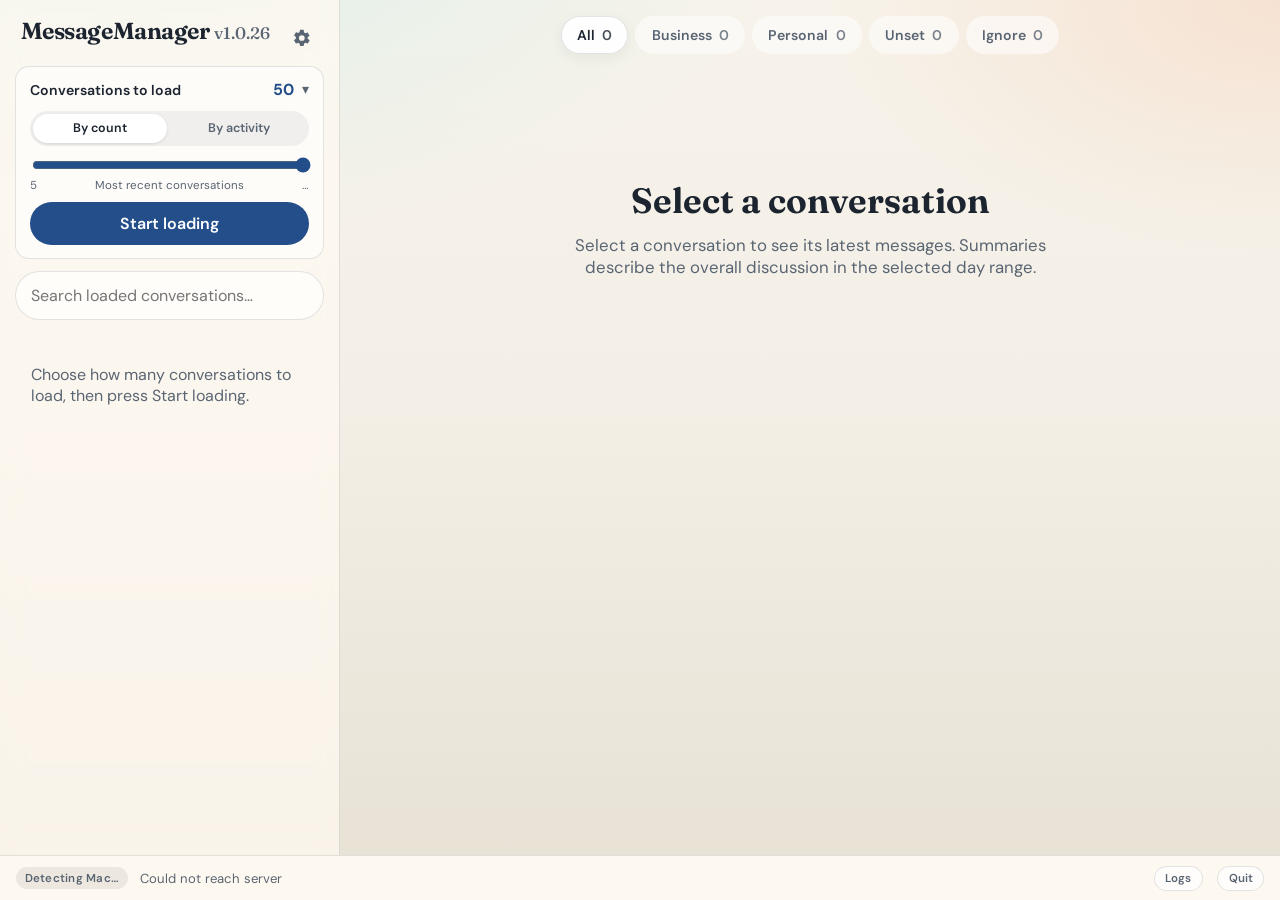
==== static/index.html @ 274987aa "Remove MessageManager.app cache sync and show cache freshness (1.0.26). Drop the broken app sync met" ====
<!DOCTYPE html>
<html lang="en">
  <head>
    <meta charset="UTF-8" />
    <meta name="viewport" content="width=device-width, initial-scale=1" />
    <title>MessageManager</title>
    <link rel="preconnect" href="https://fonts.googleapis.com" />
    <link rel="preconnect" href="https://fonts.gstatic.com" crossorigin />
    <link
      href="https://fonts.googleapis.com/css2?family=DM+Sans:ital,opsz,wght@0,9..40,400;0,9..40,500;0,9..40,600;0,9..40,700;1,9..40,400&family=Fraunces:opsz,wght@9..144,500;9..144,650&display=swap"
      rel="stylesheet"
    />
    <meta http-equiv="Cache-Control" content="no-store, no-cache, must-revalidate" />
    <meta http-equiv="Pragma" content="no-cache" />
    <link rel="stylesheet" href="/static/styles.css?v=20260718g" />
  </head>
  <body>
    <div class="app">
      <aside class="sidebar">
        <header class="brand">
          <div class="brand-row">
            <div>
              <h1>MessageManager <span class="brand-version">v<span id="app-version-label">1.0.26</span></span></h1>
            </div>
            <button
              type="button"
              id="settings-btn"
              class="icon-btn"
              title="Settings"
              aria-label="Open settings"
            >
              <svg viewBox="0 0 24 24" width="20" height="20" aria-hidden="true">
                <path
                  fill="currentColor"
                  d="M19.14 12.94c.04-.31.06-.63.06-.94s-.02-.63-.06-.94l2.03-1.58a.5.5 0 0 0 .12-.64l-1.92-3.32a.5.5 0 0 0-.6-.22l-2.39.96a7.03 7.03 0 0 0-1.63-.94l-.36-2.54A.5.5 0 0 0 13.9 2h-3.8a.5.5 0 0 0-.5.42l-.36 2.54c-.58.23-1.12.54-1.63.94l-2.39-.96a.5.5 0 0 0-.6.22L2.7 8.48a.5.5 0 0 0 .12.64l2.03 1.58c-.04.31-.06.63-.06.94s.02.63.06.94L2.82 14.58a.5.5 0 0 0-.12.64l1.92 3.32c.13.23.4.32.64.22l2.39-.96c.5.4 1.05.72 1.63.94l.36 2.54c.05.24.26.42.5.42h3.8c.24 0 .45-.18.5-.42l.36-2.54c.58-.23 1.12-.54 1.63-.94l2.39.96c.24.1.5 0 .64-.22l1.92-3.32a.5.5 0 0 0-.12-.64l-2.03-1.58ZM12 15.5A3.5 3.5 0 1 1 12 8.5a3.5 3.5 0 0 1 0 7Z"
                />
              </svg>
            </button>
          </div>
        </header>

        <section id="load-card" class="load-card" aria-label="Load conversations">
          <button
            type="button"
            id="load-card-toggle"
            class="load-card-toggle"
            aria-expanded="true"
            aria-controls="load-card-body"
          >
            <span class="load-card-toggle-label">
              <span class="load-title">Conversations to load</span>
              <span id="thread-limit-value" class="load-value">50</span>
            </span>
            <span id="load-card-chevron" class="load-card-chevron" aria-hidden="true">▾</span>
          </button>
          <div id="load-card-body" class="load-card-body">
            <div class="load-mode-toggle" role="group" aria-label="Load mode">
              <button type="button" class="load-mode-btn active" data-load-mode="count">By count</button>
              <button type="button" class="load-mode-btn" data-load-mode="activity">By activity</button>
            </div>
            <div id="load-count-controls" class="load-mode-panel">
              <input
                id="thread-limit"
                class="thread-limit-slider"
                type="range"
                min="5"
                max="50"
                step="1"
                value="50"
              />
              <div class="load-card-meta">
                <span>5</span>
                <span>Most recent conversations</span>
                <span id="thread-limit-max-label">…</span>
              </div>
            </div>
            <div id="load-activity-controls" class="load-mode-panel hidden">
              <div class="load-activity-row">
                <label class="settings-field">
                  <span>Active within the last</span>
                  <input id="thread-activity-value" type="number" min="1" max="100" value="6" />
                </label>
                <label class="settings-field">
                  <span>Unit</span>
                  <select id="thread-activity-unit">
                    <option value="months">Months</option>
                    <option value="years">Years</option>
                  </select>
                </label>
              </div>
            </div>
            <button id="load-threads-btn" class="primary load-btn" type="button">Start loading</button>
          </div>
        </section>

        <div class="search-wrap">
          <input id="search" type="search" placeholder="Search loaded conversations…" autocomplete="off" />
        </div>

        <div id="access-banner" class="access-banner hidden"></div>
        <div id="permissions-card" class="permissions-card hidden">
          <p class="permissions-title">Permissions needed</p>
          <p id="permissions-text" class="permissions-text">
            Enable Full Disk Access for Python.app and MessageManager, then Sync cache (Settings → Cache → Prepare FDA).
          </p>
          <div class="access-checklist-scroll">
            <ul id="access-checklist" class="access-checklist" aria-label="Access checklist"></ul>
          </div>
          <div class="permissions-actions">
            <button type="button" id="sync-cache-btn" class="primary load-btn">Sync cache</button>
            <button type="button" id="recheck-permissions-btn" class="settings-cancel">Recheck</button>
            <button type="button" id="open-privacy-btn" class="settings-cancel">Privacy Settings</button>
          </div>
          <p id="cache-refresh-status" class="permissions-text hidden" aria-live="polite"></p>
          <div class="permissions-actions">
            <button type="button" id="copy-support-bundle-btn" class="settings-cancel">Copy bundle</button>
            <button type="button" id="export-support-bundle-btn" class="settings-cancel">Export bundle</button>
            <button type="button" id="open-access-logs-btn" class="settings-cancel">Logs</button>
          </div>
        </div>
        <div id="update-banner" class="update-banner hidden">
          <span id="update-banner-text">Update available</span>
          <button type="button" id="update-banner-btn" class="status-log-btn">Install</button>
        </div>
        <div id="thread-list" class="thread-list" role="list"></div>
      </aside>

      <main class="main">
        <nav id="category-summary" class="category-summary" aria-label="Category summary"></nav>

        <div id="empty-state" class="empty-state">
          <h2>Select a conversation</h2>
          <p>Select a conversation to see its latest messages. Summaries describe the overall discussion in the selected day range.</p>
        </div>

        <section id="thread-view" class="thread-view hidden">
          <header class="thread-header">
            <div>
              <button
                type="button"
                id="thread-category-label"
                class="eyebrow category-label"
                aria-haspopup="true"
                aria-expanded="false"
              >
                Uncategorized
              </button>
              <h2 id="thread-title">Conversation</h2>
              <p id="thread-meta" class="meta"></p>
            </div>
            <div class="actions">
              <div id="category-segmented" class="segmented" role="group" aria-label="Set category"></div>
              <label class="days-field">
                <span>Summary days</span>
                <input id="summary-days" type="number" min="1" max="3650" value="30" />
              </label>
              <button id="summarize-btn" class="primary">Summarize</button>
            </div>
          </header>

          <div id="summary-panel" class="summary-panel hidden">
            <div class="summary-head">
              <h3>Summary</h3>
              <div class="summary-head-actions">
                <span id="summary-method" class="pill">Local extractive</span>
                <button type="button" id="copy-summary-btn" class="status-log-btn" title="Copy summary">
                  Copy
                </button>
              </div>
            </div>
            <p id="summary-meta" class="summary-meta"></p>
            <p id="summary-text"></p>
            <ul id="summary-topics" class="topics"></ul>
            <ol id="summary-highlights" class="highlights"></ol>
          </div>

          <section id="messages-panel" class="messages-panel" aria-label="Recent messages">
            <div class="messages-head">
              <h3>Recent messages</h3>
              <button
                type="button"
                id="messages-count"
                class="pill messages-count-btn"
                aria-haspopup="true"
                aria-expanded="false"
                title="Load more messages"
              >
                Latest 10
              </button>
            </div>
            <div id="messages-list" class="messages-list">
              <p class="messages-empty">Select a conversation to load recent messages.</p>
            </div>
          </section>
        </section>
      </main>
    </div>

    <footer id="status-bar" class="status-bar" aria-live="polite">
      <div class="status-bar-inner">
        <span id="status-platform" class="status-chip">Detecting Mac…</span>
        <div id="status-progress-wrap" class="status-progress-wrap hidden">
          <div id="status-progress" class="status-progress"></div>
        </div>
        <span id="status-text">Ready</span>
        <span id="status-percent" class="status-percent hidden"></span>
        <button id="open-logs-btn" class="status-log-btn" type="button" title="View MessageManager logs">
          Logs
        </button>
        <button id="quit-app-btn" class="status-log-btn status-quit-btn" type="button" title="Stop the local MessageManager server">
          Quit
        </button>
      </div>
    </footer>

    <div id="category-flyout" class="category-flyout hidden" role="menu" aria-label="Set category"></div>

    <div id="messages-load-flyout" class="messages-load-flyout hidden" role="menu" aria-label="Load more messages">
      <button type="button" data-load-messages="more" role="menuitem">Load 100 more</button>
      <button type="button" data-load-messages="all" role="menuitem">Load all</button>
    </div>

    <div id="logs-modal" class="settings-modal hidden" role="dialog" aria-modal="true" aria-labelledby="logs-title">
      <div class="settings-backdrop" data-close-logs></div>
      <div class="settings-panel logs-panel">
        <header class="settings-head">
          <h2 id="logs-title">Logs</h2>
          <button type="button" class="icon-btn" data-close-logs aria-label="Close logs">✕</button>
        </header>
        <div class="logs-toolbar">
          <label class="logs-file-field">
            <span>File</span>
            <select id="logs-file-select"></select>
          </label>
          <button type="button" id="logs-refresh-btn" class="settings-cancel">Refresh</button>
          <button type="button" id="logs-copy-btn" class="settings-cancel">Copy file</button>
          <button type="button" id="logs-copy-bundle-btn" class="settings-cancel">Copy support bundle</button>
          <button type="button" id="logs-export-bundle-btn" class="primary">Export bundle</button>
        </div>
        <p id="logs-meta" class="settings-help"></p>
        <pre id="access-diag-summary" class="access-diag-summary hidden" tabindex="0"></pre>
        <pre id="logs-content" class="logs-content" tabindex="0">Loading…</pre>
      </div>
    </div>

    <div id="settings-modal" class="settings-modal hidden" role="dialog" aria-modal="true" aria-labelledby="settings-title">
      <div class="settings-backdrop" data-close-settings></div>
      <div class="settings-panel settings-panel-wide">
        <header class="settings-head">
          <h2 id="settings-title">Settings</h2>
          <button type="button" class="icon-btn" data-close-settings aria-label="Close settings">✕</button>
        </header>

        <div class="settings-tabs" role="tablist" aria-label="Settings sections">
          <button type="button" class="settings-tab active" role="tab" aria-selected="true" data-settings-tab="user">Settings</button>
          <button type="button" class="settings-tab" role="tab" aria-selected="false" data-settings-tab="cache">Cache</button>
          <button type="button" class="settings-tab" role="tab" aria-selected="false" data-settings-tab="troubleshoot">Troubleshoot</button>
        </div>

        <form id="settings-form" class="settings-form">
          <div id="settings-tab-user" class="settings-tab-panel" data-settings-panel="user" role="tabpanel">
            <section class="settings-section">
              <h3>Updates</h3>
              <p class="settings-help">Current version: <strong id="settings-current-version">1.0.26</strong></p>
              <p id="update-status" class="settings-help">Checking for updates…</p>
              <div class="permissions-actions">
                <button type="button" id="check-updates-btn" class="settings-cancel">Check for updates</button>
                <button type="button" id="install-update-btn" class="primary hidden">Download &amp; install update</button>
              </div>
            </section>

            <section class="settings-section">
              <h3>Apple Intelligence</h3>
              <div class="ai-toggle-row">
                <div>
                  <p class="ai-toggle-title">Use Apple Intelligence for summaries</p>
                  <p class="ai-toggle-sub">Requires Apple Silicon and a Summarize shortcut</p>
                </div>
                <label class="switch">
                  <input id="ai-toggle" type="checkbox" />
                  <span class="slider" aria-hidden="true"></span>
                  <span class="sr-only">Enable Apple Intelligence summaries</span>
                </label>
              </div>
              <p id="ai-status" class="ai-status">Checking this Mac…</p>
              <label class="settings-field">
                <span>Shortcut name</span>
                <input id="setting-ai-shortcut" type="text" maxlength="200" />
              </label>
            </section>

            <section class="settings-section">
              <h3>Startup &amp; conversation loading</h3>
              <label class="settings-check">
                <input id="setting-auto-load" type="checkbox" />
                <span>Auto-load conversations when the app opens</span>
              </label>
              <div class="load-mode-toggle settings-mode-toggle" role="group" aria-label="Default load mode">
                <button type="button" class="load-mode-btn" id="setting-mode-count" data-setting-load-mode="count">By count</button>
                <button type="button" class="load-mode-btn" id="setting-mode-activity" data-setting-load-mode="activity">By activity</button>
              </div>
              <div id="setting-count-fields">
                <label class="settings-field">
                  <span>Default conversations to load</span>
                  <input id="setting-thread-limit" type="number" min="5" max="100000" step="1" />
                </label>
              </div>
              <div id="setting-activity-fields" class="hidden">
                <div class="load-activity-row">
                  <label class="settings-field">
                    <span>Active within the last</span>
                    <input id="setting-activity-value" type="number" min="1" max="100" step="1" />
                  </label>
                  <label class="settings-field">
                    <span>Unit</span>
                    <select id="setting-activity-unit">
                      <option value="months">Months</option>
                      <option value="years">Years</option>
                    </select>
                  </label>
                </div>
              </div>
            </section>

            <section class="settings-section">
              <h3>Messages</h3>
              <label class="settings-field">
                <span>Default recent messages to show</span>
                <input id="setting-message-limit" type="number" min="1" max="500" step="1" />
              </label>
              <label class="settings-field">
                <span>Default summary days</span>
                <input id="setting-summary-days" type="number" min="1" max="3650" step="1" />
              </label>
            </section>

            <section class="settings-section">
              <h3>Categories</h3>
              <p class="settings-help">Choose which categories you can assign and filter by. Add your own below.</p>
              <div id="setting-enabled-categories" class="settings-checks"></div>
              <div class="custom-cat-add">
                <input id="setting-new-category" type="text" maxlength="60" placeholder="New category name" />
                <button type="button" id="setting-add-category" class="settings-cancel">Add</button>
              </div>
              <div id="setting-custom-categories" class="custom-cat-list"></div>
            </section>

            <section class="settings-section">
              <h3>Hide from default list</h3>
              <p class="settings-help">
                These stay out of the All view after loading, but you can still open their filter chip to see and change them.
              </p>
              <div id="setting-hidden-categories" class="settings-checks"></div>
            </section>

            <div class="settings-actions">
              <button type="button" class="settings-cancel" data-close-settings>Cancel</button>
              <button type="submit" class="primary">Save settings</button>
            </div>
          </div>

          <div id="settings-tab-cache" class="settings-tab-panel hidden" data-settings-panel="cache" role="tabpanel">
            <section class="settings-section">
              <h3>Messages cache</h3>
              <p class="settings-help">
                MessageManager reads a local copy of your Messages database.
                Enable Full Disk Access for <strong>Python.app</strong>, then sync.
              </p>
              <div id="settings-cache-meta" class="cache-meta" aria-live="polite"></div>

              <fieldset class="settings-fieldset">
                <legend>Sync method</legend>
                <label class="settings-check">
                  <input type="radio" name="cache-sync-method" value="python" id="setting-sync-python" checked />
                  <span>Python.app (recommended)</span>
                </label>
                <label class="settings-check">
                  <input type="radio" name="cache-sync-method" value="terminal" id="setting-sync-terminal" />
                  <span>Terminal.app (workaround only)</span>
                </label>
              </fieldset>

              <div class="permissions-actions">
                <button type="button" id="settings-sync-cache-btn" class="primary">Sync cache now</button>
              </div>

              <div id="cache-sync-alert" class="cache-sync-alert hidden" role="alert" aria-live="polite"></div>
              <p id="cache-sync-progress" class="settings-help"></p>
            </section>

            <section class="settings-section">
              <h3>Full Disk Access</h3>
              <p class="settings-help">
                Terminal can work because it already has FDA — that does not grant MessageManager or Python.
                Use <strong>Prepare FDA</strong> to register those apps, enable them in System Settings, then Retest.
              </p>
              <ol id="fda-steps" class="fda-steps settings-help">
                <li>Prepare FDA (opens settings + reveals the apps)</li>
                <li>Turn ON <strong>Python</strong> (python.org Python.app) — required for Sync cache</li>
                <li>Optionally turn ON <strong>MessageManager</strong> for launch-time cache copy</li>
                <li>Retest, then Sync cache with Python.app</li>
              </ol>
              <ul id="fda-probe-list" class="fda-probe-list" aria-label="Full Disk Access probes"></ul>
              <p id="fda-guidance" class="settings-help"></p>
              <div class="permissions-actions">
                <button type="button" id="settings-fda-prepare-btn" class="primary">Prepare FDA</button>
                <button type="button" id="settings-fda-probe-btn" class="settings-cancel">Retest</button>
                <button type="button" id="settings-fda-probe-terminal-btn" class="settings-cancel">Also test Terminal</button>
              </div>
            </section>
          </div>

          <div id="settings-tab-troubleshoot" class="settings-tab-panel hidden" data-settings-panel="troubleshoot" role="tabpanel">
            <section class="settings-section">
              <h3>Access checklist</h3>
              <p class="settings-help">Live diagnostics for Messages access on this Mac.</p>
              <div class="access-checklist-scroll settings-checklist-scroll">
                <ul id="settings-access-checklist" class="access-checklist"></ul>
              </div>
              <p id="settings-access-detail" class="settings-help"></p>
              <div class="permissions-actions">
                <button type="button" id="settings-recheck-access-btn" class="settings-cancel">Recheck access</button>
                <button type="button" id="settings-run-grant-btn" class="settings-cancel">Prepare FDA</button>
                <button type="button" id="open-privacy-btn-settings" class="settings-cancel">Privacy Settings</button>
              </div>
            </section>

            <section class="settings-section">
              <h3>Support bundle</h3>
              <p class="settings-help">Copy or export logs and diagnostics to send for help.</p>
              <div class="permissions-actions">
                <button type="button" id="settings-copy-bundle-btn" class="settings-cancel">Copy support bundle</button>
                <button type="button" id="settings-export-bundle-btn" class="primary">Export support bundle</button>
                <button type="button" id="settings-open-logs-btn" class="settings-cancel">Open Logs</button>
              </div>
            </section>
          </div>
        </form>
      </div>
    </div>

    <script src="/static/app.js?v=20260718g"></script>
  </body>
</html>
---- static/styles.css ----
:root {
  --ink: #1c2430;
  --ink-soft: #5a6573;
  --paper: #f3efe6;
  --paper-2: #ebe4d6;
  --panel: rgba(255, 252, 246, 0.88);
  --line: rgba(28, 36, 48, 0.12);
  --business: #0f5c4c;
  --business-soft: #d7ebe5;
  --personal: #8a3b12;
  --personal-soft: #f3dfd0;
  --accent: #234e8a;
  --accent-soft: #d9e5f5;
  --shadow: 0 18px 50px rgba(28, 36, 48, 0.08);
  --radius: 18px;
  --font: "DM Sans", sans-serif;
  --display: "Fraunces", Georgia, serif;
}

* {
  box-sizing: border-box;
}

html,
body {
  margin: 0;
  min-height: 100%;
  color: var(--ink);
  font-family: var(--font);
  background:
    radial-gradient(1200px 600px at 10% -10%, #dff0ea 0%, transparent 55%),
    radial-gradient(900px 500px at 100% 0%, #f6e2d2 0%, transparent 50%),
    linear-gradient(180deg, #f7f3ea 0%, var(--paper) 45%, #e7e1d4 100%);
}

body {
  min-height: 100vh;
}

button,
input {
  font: inherit;
}

.app {
  display: grid;
  grid-template-columns: minmax(280px, 340px) 1fr;
  height: calc(100vh - 44px);
  min-height: 0;
  padding-bottom: 0;
  overflow: hidden;
}

.sidebar {
  display: flex;
  flex-direction: column;
  gap: 0.75rem;
  min-height: 0;
  height: 100%;
  overflow: hidden;
  padding: 1rem 0.95rem 0.9rem;
  border-right: 1px solid var(--line);
  background: rgba(255, 250, 242, 0.72);
  backdrop-filter: blur(10px);
}

.brand {
  padding: 0.15rem 0.35rem 0;
}

.brand-row {
  display: flex;
  align-items: flex-start;
  justify-content: space-between;
  gap: 0.5rem;
}

.icon-btn {
  flex: 0 0 auto;
  display: inline-flex;
  align-items: center;
  justify-content: center;
  width: 2.1rem;
  height: 2.1rem;
  margin-top: 0.15rem;
  border: 1px solid transparent;
  border-radius: 10px;
  background: transparent;
  color: var(--ink-soft);
  cursor: pointer;
}

.icon-btn:hover {
  color: var(--ink);
  background: rgba(255, 255, 255, 0.7);
  border-color: var(--line);
}

.brand-mark {
  margin: 0 0 0.2rem;
  font-size: 0.68rem;
  letter-spacing: 0.14em;
  text-transform: uppercase;
  color: var(--ink-soft);
}

.brand h1 {
  margin: 0;
  font-family: var(--display);
  font-size: 1.45rem;
  font-weight: 650;
  line-height: 1.1;
  letter-spacing: -0.02em;
}

.brand-version {
  font-size: 0.72em;
  font-weight: 500;
  color: var(--ink-soft);
  letter-spacing: 0;
}

.load-card {
  padding: 0;
  border-radius: 14px;
  border: 1px solid var(--line);
  background: rgba(255, 255, 255, 0.62);
  display: flex;
  flex-direction: column;
  flex: 0 0 auto;
}

.load-card-toggle {
  display: flex;
  width: 100%;
  align-items: center;
  justify-content: space-between;
  gap: 0.5rem;
  padding: 0.7rem 0.85rem;
  border: 0;
  background: transparent;
  cursor: pointer;
  color: inherit;
  text-align: left;
}

.load-card-toggle-label {
  display: flex;
  align-items: baseline;
  justify-content: space-between;
  gap: 0.75rem;
  flex: 1;
  min-width: 0;
}

.load-card-chevron {
  color: var(--ink-soft);
  font-size: 0.85rem;
  transition: transform 140ms ease;
}

.load-card.collapsed .load-card-chevron {
  transform: rotate(-90deg);
}

.load-card-body {
  display: flex;
  flex-direction: column;
  gap: 0.55rem;
  padding: 0 0.85rem 0.85rem;
}

.load-card.collapsed .load-card-body {
  display: none;
}

.load-title {
  margin: 0;
  font-weight: 600;
  font-size: 0.88rem;
}

.load-value {
  font-weight: 700;
  font-variant-numeric: tabular-nums;
  color: var(--accent);
}

.thread-limit-slider {
  width: 100%;
  accent-color: var(--accent);
}

.load-card-meta {
  display: flex;
  justify-content: space-between;
  gap: 0.5rem;
  color: var(--ink-soft);
  font-size: 0.72rem;
}

.load-btn {
  width: 100%;
}

.load-btn:disabled {
  opacity: 0.55;
  cursor: wait;
}

.load-mode-toggle {
  display: grid;
  grid-template-columns: 1fr 1fr;
  gap: 0.3rem;
  padding: 0.2rem;
  border-radius: 999px;
  background: rgba(28, 36, 48, 0.06);
}

.load-mode-btn {
  border: 0;
  border-radius: 999px;
  padding: 0.4rem 0.55rem;
  background: transparent;
  color: var(--ink-soft);
  font-size: 0.78rem;
  font-weight: 600;
  cursor: pointer;
}

.load-mode-btn.active {
  background: white;
  color: var(--ink);
  box-shadow: 0 1px 3px rgba(28, 36, 48, 0.12);
}

.load-mode-panel.hidden,
.hidden {
  display: none !important;
}

.load-activity-row {
  display: grid;
  grid-template-columns: 1.2fr 1fr;
  gap: 0.55rem;
}

.load-activity-row select,
.settings-field select,
.custom-cat-add input,
#setting-ai-shortcut {
  width: 100%;
  padding: 0.55rem 0.7rem;
  border: 1px solid var(--line);
  border-radius: 12px;
  background: rgba(255, 255, 255, 0.85);
  color: var(--ink);
}

.settings-mode-toggle {
  margin: 0.65rem 0 0.35rem;
}

.custom-cat-add {
  display: grid;
  grid-template-columns: 1fr auto;
  gap: 0.45rem;
  margin-top: 0.75rem;
}

.custom-cat-list {
  display: flex;
  flex-direction: column;
  gap: 0.35rem;
  margin-top: 0.55rem;
}

.custom-cat-row {
  display: flex;
  align-items: center;
  justify-content: space-between;
  gap: 0.5rem;
  padding: 0.4rem 0.55rem;
  border-radius: 10px;
  background: rgba(28, 36, 48, 0.04);
  font-size: 0.85rem;
}

.custom-cat-row button {
  border: 0;
  background: transparent;
  color: var(--ink-soft);
  cursor: pointer;
  font-size: 0.78rem;
  font-weight: 600;
}

.custom-cat-row button:hover {
  color: #8a3b12;
}

.search-wrap input {
  width: 100%;
  padding: 0.8rem 0.95rem;
  border: 1px solid var(--line);
  border-radius: 999px;
  background: rgba(255, 255, 255, 0.7);
  outline: none;
}

.search-wrap input:focus {
  border-color: rgba(35, 78, 138, 0.45);
  box-shadow: 0 0 0 3px rgba(35, 78, 138, 0.12);
}

.category-summary {
  display: flex;
  flex-wrap: wrap;
  justify-content: center;
  gap: 0.45rem;
  margin: 0 auto 1.1rem;
  max-width: 920px;
}

.filter {
  display: inline-flex;
  align-items: center;
  justify-content: center;
  gap: 0.45rem;
  padding: 0.55rem 0.95rem;
  border: 1px solid transparent;
  border-radius: 999px;
  background: rgba(255, 255, 255, 0.55);
  color: var(--ink-soft);
  cursor: pointer;
  font-size: 0.88rem;
  font-weight: 600;
}

.filter span {
  color: inherit;
  opacity: 0.8;
  font-variant-numeric: tabular-nums;
}

.filter:hover,
.filter.active {
  background: rgba(255, 255, 255, 0.92);
  border-color: var(--line);
  color: var(--ink);
  box-shadow: 0 4px 14px rgba(28, 36, 48, 0.06);
}

.ai-toggle-card {
  padding: 0.85rem 0.95rem;
  border-radius: 14px;
  border: 1px solid var(--line);
  background: rgba(255, 255, 255, 0.62);
  flex: 0 0 auto;
}

.ai-toggle-card.compact {
  padding: 0.55rem 0.75rem;
}

.ai-toggle-card.compact .ai-status {
  margin-top: 0.4rem;
  font-size: 0.72rem;
}

.ai-toggle-row {
  display: flex;
  justify-content: space-between;
  align-items: center;
  gap: 0.75rem;
}

.ai-toggle-title {
  margin: 0;
  font-weight: 600;
  font-size: 0.92rem;
}

.ai-toggle-sub {
  margin: 0.15rem 0 0;
  color: var(--ink-soft);
  font-size: 0.78rem;
}

.ai-status {
  margin: 0.65rem 0 0;
  color: var(--ink-soft);
  font-size: 0.78rem;
  line-height: 1.4;
}

.ai-status.ready {
  color: var(--business);
}

.ai-status.warn {
  color: #8a3b12;
}

.switch {
  position: relative;
  display: inline-block;
  width: 46px;
  height: 28px;
  flex: 0 0 auto;
}

.switch input {
  opacity: 0;
  width: 0;
  height: 0;
}

.slider {
  position: absolute;
  inset: 0;
  cursor: pointer;
  background: rgba(28, 36, 48, 0.18);
  border-radius: 999px;
  transition: background 140ms ease;
}

.slider::before {
  content: "";
  position: absolute;
  width: 22px;
  height: 22px;
  left: 3px;
  top: 3px;
  background: white;
  border-radius: 50%;
  box-shadow: 0 1px 3px rgba(28, 36, 48, 0.2);
  transition: transform 140ms ease;
}

.switch input:checked + .slider {
  background: var(--accent);
}

.switch input:checked + .slider::before {
  transform: translateX(18px);
}

.switch input:disabled + .slider {
  opacity: 0.55;
  cursor: not-allowed;
}

.sr-only {
  position: absolute;
  width: 1px;
  height: 1px;
  padding: 0;
  margin: -1px;
  overflow: hidden;
  clip: rect(0, 0, 0, 0);
  border: 0;
}

.access-banner {
  padding: 0.85rem 0.95rem;
  border-radius: 14px;
  background: #f8e7cf;
  border: 1px solid rgba(138, 59, 18, 0.2);
  color: #5c3114;
  font-size: 0.88rem;
  line-height: 1.4;
}

.permissions-card {
  flex: 0 1 auto;
  min-height: 0;
  max-height: min(52vh, 28rem);
  padding: 0.75rem 0.8rem;
  border-radius: 14px;
  border: 1px solid rgba(138, 59, 18, 0.22);
  background: #fff4e8;
  display: flex;
  flex-direction: column;
  gap: 0.45rem;
  overflow: hidden;
}

.permissions-title {
  margin: 0;
  font-weight: 700;
  font-size: 0.88rem;
  color: #5c3114;
}

.permissions-text {
  margin: 0;
  color: #5c3114;
  font-size: 0.78rem;
  line-height: 1.35;
}

.permissions-actions {
  display: flex;
  flex-wrap: wrap;
  gap: 0.4rem;
  flex: 0 0 auto;
}

.permissions-actions .load-btn,
.permissions-actions .settings-cancel,
.permissions-actions .primary {
  font-size: 0.78rem;
  padding: 0.4rem 0.55rem;
}

.access-checklist-scroll {
  flex: 1 1 auto;
  min-height: 4.5rem;
  max-height: 12rem;
  overflow-y: auto;
  overflow-x: hidden;
  overscroll-behavior: contain;
  -webkit-overflow-scrolling: touch;
  margin: 0.15rem 0;
  padding-right: 0.15rem;
}

.settings-checklist-scroll {
  max-height: 14rem;
}

.access-checklist {
  list-style: none;
  margin: 0;
  padding: 0;
  display: flex;
  flex-direction: column;
  gap: 0.3rem;
}

.access-checklist li {
  display: grid;
  grid-template-columns: auto 1fr;
  gap: 0.15rem 0.45rem;
  padding: 0.35rem 0.45rem;
  border-radius: 8px;
  background: #fff;
  border: 1px solid var(--line);
  font-size: 0.76rem;
  line-height: 1.3;
}

.access-checklist .check-mark {
  font-weight: 700;
  font-size: 0.75rem;
  letter-spacing: 0.02em;
}

.access-checklist li.ok .check-mark {
  color: var(--business);
}

.access-checklist li.fail .check-mark {
  color: #9b2c2c;
}

.access-checklist .check-label {
  font-weight: 600;
}

.access-checklist .check-detail {
  grid-column: 2;
  color: var(--ink-soft);
  font-size: 0.72rem;
  word-break: break-word;
}

.access-diag-summary {
  margin: 0 0 0.75rem;
  max-height: 220px;
  overflow: auto;
  padding: 0.75rem 0.85rem;
  border-radius: 12px;
  border: 1px solid var(--line);
  background: #f7f3ea;
  font-size: 0.78rem;
  line-height: 1.4;
  white-space: pre-wrap;
}

.access-diag-summary.hidden {
  display: none;
}

.update-banner {
  display: flex;
  align-items: center;
  justify-content: space-between;
  gap: 0.5rem;
  padding: 0.55rem 0.7rem;
  border-radius: 12px;
  border: 1px solid rgba(35, 78, 138, 0.25);
  background: var(--accent-soft);
  color: var(--accent);
  font-size: 0.78rem;
  font-weight: 600;
}

.access-banner.hidden,
.hidden {
  display: none !important;
}

.thread-list {
  flex: 1 1 auto;
  min-height: 0;
  overflow-y: auto;
  overflow-x: hidden;
  display: flex;
  flex-direction: column;
  gap: 0.35rem;
  padding-right: 0.15rem;
}

.thread-row {
  display: flex;
  flex-direction: column;
  align-items: flex-start;
  gap: 0.35rem;
  padding: 0.55rem 0.7rem 0.65rem;
  border: 1px solid transparent;
  border-radius: 14px;
  transition: background 140ms ease, border-color 140ms ease;
}

.thread-row:hover,
.thread-row.active {
  background: rgba(255, 255, 255, 0.78);
  border-color: var(--line);
}

.thread-item {
  width: 100%;
  text-align: left;
  padding: 0.3rem 0.2rem 0;
  border: 0;
  border-radius: 0;
  background: transparent;
  cursor: pointer;
}

.thread-item .top {
  display: flex;
  justify-content: space-between;
  gap: 0.75rem;
  align-items: baseline;
}

.thread-item .name {
  font-weight: 600;
  font-size: 0.98rem;
}

.thread-item .when {
  color: var(--ink-soft);
  font-size: 0.78rem;
  white-space: nowrap;
}


.badge {
  display: inline-flex;
  align-items: center;
  margin: 0;
  padding: 0.28rem 0.65rem;
  border: 1px solid transparent;
  border-radius: 999px;
  font: inherit;
  font-size: 0.7rem;
  font-weight: 700;
  letter-spacing: 0.02em;
  text-transform: uppercase;
  line-height: 1.2;
  opacity: 1;
  -webkit-backdrop-filter: none;
  backdrop-filter: none;
}

.badge.business {
  background: #c8e8df;
  border-color: #9dcec0;
  color: #0b4a3d;
}

.badge.personal {
  background: #f3d4c0;
  border-color: #e0b190;
  color: #6e2e0c;
}

.badge.uncategorized {
  background: #e7e2d8;
  border-color: #cfc8bb;
  color: #3d4654;
}

.badge.ignore {
  background: #d5d9df;
  border-color: #b7bec8;
  color: #3a424d;
}

.main {
  display: flex;
  flex-direction: column;
  padding: 1rem clamp(1rem, 3vw, 2.5rem) 1.5rem;
  min-width: 0;
  min-height: 0;
  overflow: auto;
}

.empty-state {
  max-width: 34rem;
  margin: 12vh auto 0;
  text-align: center;
}

.empty-state h2 {
  margin: 0;
  font-family: var(--display);
  font-size: 2.2rem;
  font-weight: 650;
}

.empty-state p {
  margin: 0.75rem 0 0;
  color: var(--ink-soft);
  font-size: 1.05rem;
}

.thread-view {
  display: flex;
  flex-direction: column;
  gap: 1rem;
  max-width: 920px;
  margin: 0 auto;
}

.thread-header {
  display: flex;
  justify-content: space-between;
  gap: 1rem;
  align-items: flex-start;
  padding: 1.25rem 1.35rem;
  border: 1px solid var(--line);
  border-radius: var(--radius);
  background: var(--panel);
  box-shadow: var(--shadow);
}

.eyebrow,
.category-label {
  margin: 0 0 0.35rem;
  font-size: 0.75rem;
  letter-spacing: 0.12em;
  text-transform: uppercase;
  color: var(--ink-soft);
}

button.category-label {
  display: inline-block;
  border: 0;
  background: transparent;
  padding: 0;
  font: inherit;
  letter-spacing: 0.12em;
  text-transform: uppercase;
  color: var(--ink-soft);
  cursor: default;
}

button.category-label.clickable {
  cursor: pointer;
  text-decoration: underline;
  text-decoration-style: dotted;
  text-underline-offset: 0.2em;
}

button.category-label.clickable:hover {
  color: var(--accent);
}

.badge.clickable {
  cursor: pointer;
  text-decoration: none;
}

.badge.clickable:hover {
  filter: brightness(0.97);
}

.category-flyout {
  position: fixed;
  z-index: 40;
  display: flex;
  flex-wrap: wrap;
  gap: 0.35rem;
  padding: 0.4rem;
  border-radius: 16px;
  border: 1px solid rgba(28, 36, 48, 0.16);
  background: #fffdf8;
  box-shadow: 0 10px 28px rgba(28, 36, 48, 0.16);
  max-width: min(92vw, 280px);
  opacity: 1;
  -webkit-backdrop-filter: none;
  backdrop-filter: none;
}

.category-flyout.hidden {
  display: none;
}

.category-flyout button {
  border: 1px solid #cfc8bb;
  border-radius: 999px;
  padding: 0.4rem 0.75rem;
  background: #ebe4d6;
  color: var(--ink);
  font-size: 0.75rem;
  font-weight: 600;
  cursor: pointer;
}

.category-flyout button:hover {
  background: #d9e5f5;
  border-color: #a9c0df;
  color: var(--accent);
}

.thread-header h2 {
  margin: 0;
  font-family: var(--display);
  font-size: clamp(1.6rem, 3vw, 2.2rem);
  font-weight: 650;
  letter-spacing: -0.02em;
}

.meta {
  margin: 0.45rem 0 0;
  color: var(--ink-soft);
  font-size: 0.92rem;
}

.actions {
  display: flex;
  flex-direction: column;
  gap: 0.6rem;
  align-items: stretch;
}

.segmented {
  display: inline-flex;
  padding: 0.2rem;
  border-radius: 999px;
  background: rgba(28, 36, 48, 0.06);
}

.segmented button {
  border: 0;
  background: transparent;
  padding: 0.45rem 0.8rem;
  border-radius: 999px;
  color: var(--ink-soft);
  cursor: pointer;
}

.segmented button.active {
  background: white;
  color: var(--ink);
  box-shadow: 0 1px 3px rgba(28, 36, 48, 0.12);
}

.days-field {
  display: flex;
  flex-direction: column;
  gap: 0.25rem;
  font-size: 0.75rem;
  color: var(--ink-soft);
}

.days-field input {
  width: 6.5rem;
  padding: 0.55rem 0.7rem;
  border: 1px solid var(--line);
  border-radius: 12px;
  background: rgba(255, 255, 255, 0.75);
  color: var(--ink);
}

.messages-panel {
  padding: 1.15rem 1.25rem;
  border-radius: var(--radius);
  border: 1px solid var(--line);
  background: var(--panel);
  box-shadow: var(--shadow);
  min-height: 12rem;
}

.messages-head {
  display: flex;
  justify-content: space-between;
  align-items: center;
  gap: 1rem;
  margin-bottom: 0.85rem;
}

.messages-head h3 {
  margin: 0;
  font-family: var(--display);
  font-size: 1.15rem;
}

button.messages-count-btn {
  border: 0;
  cursor: pointer;
  font: inherit;
}

button.messages-count-btn:hover {
  filter: brightness(0.97);
}

button.messages-count-btn:disabled {
  cursor: default;
  opacity: 0.7;
}

.messages-load-flyout {
  position: fixed;
  z-index: 40;
  display: flex;
  flex-direction: column;
  gap: 0.25rem;
  padding: 0.35rem;
  border-radius: 14px;
  border: 1px solid var(--line);
  background: var(--panel);
  box-shadow: 0 10px 28px rgba(28, 36, 48, 0.16);
  min-width: 10.5rem;
}

.messages-load-flyout.hidden {
  display: none;
}

.messages-load-flyout button {
  border: 0;
  border-radius: 10px;
  padding: 0.5rem 0.75rem;
  background: transparent;
  color: var(--ink);
  font-size: 0.82rem;
  font-weight: 600;
  cursor: pointer;
  text-align: left;
}

.messages-load-flyout button:hover {
  background: var(--accent-soft);
  color: var(--accent);
}

.settings-modal {
  position: fixed;
  inset: 0;
  z-index: 50;
  display: flex;
  align-items: center;
  justify-content: center;
  padding: 1.25rem;
}

.settings-modal.hidden {
  display: none;
}

.settings-backdrop {
  position: absolute;
  inset: 0;
  background: rgba(28, 36, 48, 0.35);
  backdrop-filter: blur(2px);
}

.settings-panel {
  position: relative;
  z-index: 1;
  width: min(520px, 100%);
  max-height: min(86vh, 760px);
  overflow: auto;
  border-radius: 18px;
  border: 1px solid var(--line);
  background: #fffdf8;
  box-shadow: 0 24px 60px rgba(28, 36, 48, 0.22);
  padding: 1.1rem 1.2rem 1.25rem;
}

.settings-panel-wide {
  width: min(640px, 100%);
  max-height: min(90vh, 860px);
  display: flex;
  flex-direction: column;
}

.settings-panel-wide .settings-form {
  flex: 1 1 auto;
  min-height: 0;
  overflow: auto;
}

.settings-tabs {
  display: flex;
  gap: 0.35rem;
  margin: 0 0 0.9rem;
  padding: 0.2rem;
  border-radius: 12px;
  background: rgba(28, 36, 48, 0.06);
}

.settings-tab {
  flex: 1 1 0;
  border: none;
  border-radius: 10px;
  padding: 0.55rem 0.65rem;
  background: transparent;
  color: var(--ink-soft);
  font: inherit;
  font-size: 0.86rem;
  font-weight: 600;
  cursor: pointer;
}

.settings-tab.active {
  background: #fff;
  color: var(--ink);
  box-shadow: 0 1px 3px rgba(28, 36, 48, 0.12);
}

.settings-tab-panel.hidden {
  display: none;
}

.settings-tab-panel {
  display: flex;
  flex-direction: column;
  gap: 1.1rem;
}

.cache-sync-alert {
  margin-top: 0.75rem;
  padding: 0.7rem 0.8rem;
  border-radius: 12px;
  border: 1px solid rgba(155, 44, 44, 0.28);
  background: #fff1f0;
  color: #7a221f;
  font-size: 0.84rem;
  line-height: 1.4;
  white-space: pre-wrap;
  word-break: break-word;
}

.cache-sync-alert.ok {
  border-color: rgba(36, 120, 72, 0.28);
  background: #eefaf1;
  color: #1f5c36;
}

.cache-sync-alert.info {
  border-color: rgba(40, 80, 140, 0.22);
  background: #eef4fb;
  color: #1f3d66;
}

.fda-probe-list {
  list-style: none;
  margin: 0.5rem 0 0;
  padding: 0;
  display: flex;
  flex-direction: column;
  gap: 0.4rem;
}

.fda-probe-list li {
  display: grid;
  grid-template-columns: auto 1fr;
  gap: 0.15rem 0.55rem;
  padding: 0.55rem 0.65rem;
  border-radius: 10px;
  border: 1px solid var(--line);
  background: #fff;
  font-size: 0.82rem;
  line-height: 1.35;
}

.fda-probe-list .fda-mark {
  font-weight: 700;
  font-size: 0.78rem;
}

.fda-probe-list li.ok .fda-mark {
  color: var(--business);
}

.fda-probe-list li.fail .fda-mark {
  color: #9b2c2c;
}

.fda-probe-list li.pending .fda-mark {
  color: #8a6a20;
}

.fda-probe-list li.info .fda-mark {
  color: #5a6a7a;
}

.fda-probe-list li.info {
  background: #f4f7fa;
}

.fda-probe-list .fda-label {
  font-weight: 600;
}

.fda-probe-list .fda-detail {
  grid-column: 2;
  color: var(--ink-soft);
  font-size: 0.76rem;
  word-break: break-word;
}

.fda-steps {
  margin: 0.4rem 0 0.75rem 1.1rem;
  padding: 0;
  display: flex;
  flex-direction: column;
  gap: 0.25rem;
}

.fda-guidance-ok {
  color: var(--business);
  font-weight: 600;
}

.cache-meta {
  margin: 0.55rem 0 0.85rem;
  padding: 0.65rem 0.75rem;
  border-radius: 10px;
  border: 1px solid var(--line);
  background: #f7f8fa;
  font-size: 0.82rem;
  line-height: 1.45;
  color: var(--ink-soft);
  display: flex;
  flex-direction: column;
  gap: 0.3rem;
}

.cache-meta strong {
  color: var(--ink);
  font-weight: 600;
}

.cache-meta-warn {
  color: #8a4b12;
}

.settings-head {
  display: flex;
  align-items: center;
  justify-content: space-between;
  gap: 0.75rem;
  margin-bottom: 0.85rem;
}

.settings-head h2 {
  margin: 0;
  font-family: var(--display);
  font-size: 1.45rem;
}

.settings-form {
  display: flex;
  flex-direction: column;
  gap: 1.1rem;
}

.settings-section h3 {
  margin: 0 0 0.45rem;
  font-size: 0.95rem;
}

.settings-help {
  margin: 0 0 0.55rem;
  color: var(--ink-soft);
  font-size: 0.8rem;
  line-height: 1.4;
}

.settings-field {
  display: flex;
  flex-direction: column;
  gap: 0.3rem;
  margin-top: 0.55rem;
  font-size: 0.82rem;
  color: var(--ink-soft);
}

.settings-field input[type="number"] {
  width: 100%;
  max-width: 12rem;
  padding: 0.55rem 0.7rem;
  border: 1px solid var(--line);
  border-radius: 12px;
  background: rgba(255, 255, 255, 0.85);
  color: var(--ink);
}

.settings-fieldset {
  margin: 0.5rem 0 0.75rem;
  padding: 0.65rem 0.75rem;
  border: 1px solid var(--line);
  border-radius: 12px;
  display: flex;
  flex-direction: column;
  gap: 0.4rem;
}

.settings-fieldset legend {
  padding: 0 0.35rem;
  font-size: 0.8rem;
  font-weight: 600;
  color: var(--ink-soft);
}

.settings-checks {
  display: flex;
  flex-direction: column;
  gap: 0.4rem;
}

.settings-check {
  display: flex;
  align-items: center;
  gap: 0.55rem;
  font-size: 0.88rem;
  color: var(--ink);
  cursor: pointer;
}

.settings-actions {
  display: flex;
  justify-content: flex-end;
  gap: 0.55rem;
  padding-top: 0.25rem;
}

.settings-cancel {
  border: 1px solid var(--line);
  border-radius: 999px;
  padding: 0.65rem 1rem;
  background: rgba(255, 255, 255, 0.7);
  color: var(--ink-soft);
  cursor: pointer;
  font-weight: 600;
}

.settings-cancel:hover {
  color: var(--ink);
}

.messages-list {
  display: flex;
  flex-direction: column;
  gap: 0.65rem;
  max-height: min(52vh, 520px);
  overflow-y: auto;
  padding-right: 0.15rem;
}

.messages-empty {
  margin: 0;
  color: var(--ink-soft);
  line-height: 1.45;
}

.message-row {
  display: flex;
  flex-direction: column;
  gap: 0.2rem;
  max-width: min(92%, 36rem);
}

.message-row.from-me {
  align-self: flex-end;
  align-items: flex-end;
}

.message-row.from-them {
  align-self: flex-start;
  align-items: flex-start;
}

.message-meta {
  font-size: 0.72rem;
  color: var(--ink-soft);
  padding: 0 0.35rem;
}

.message-bubble {
  padding: 0.65rem 0.85rem;
  border-radius: 16px;
  line-height: 1.45;
  white-space: pre-wrap;
  word-break: break-word;
  font-size: 0.95rem;
}

.message-row.from-me .message-bubble {
  background: rgba(35, 78, 138, 0.12);
  color: var(--ink);
  border-bottom-right-radius: 6px;
}

.message-row.from-them .message-bubble {
  background: rgba(28, 36, 48, 0.06);
  color: var(--ink);
  border-bottom-left-radius: 6px;
}

.message-bubble.attachment-only {
  color: var(--ink-soft);
  font-style: italic;
}

.summary-meta {
  margin: 0 0 0.65rem;
  color: var(--ink-soft);
  font-size: 0.86rem;
}

.primary {
  border: 0;
  border-radius: 999px;
  padding: 0.7rem 1.1rem;
  background: var(--accent);
  color: white;
  font-weight: 600;
  cursor: pointer;
}

.primary:hover {
  filter: brightness(1.05);
}

.primary:disabled {
  opacity: 0.55;
  cursor: wait;
}

.summary-panel {
  padding: 1.15rem 1.25rem;
  border-radius: var(--radius);
  border: 1px solid rgba(35, 78, 138, 0.18);
  background: linear-gradient(180deg, #f5f8fc 0%, #eef3f9 100%);
}

.summary-head {
  display: flex;
  justify-content: space-between;
  align-items: center;
  gap: 1rem;
  margin-bottom: 0.55rem;
}

.summary-head h3 {
  margin: 0;
  font-family: var(--display);
  font-size: 1.25rem;
}

.summary-head-actions {
  display: flex;
  align-items: center;
  gap: 0.45rem;
}

.logs-panel {
  width: min(820px, 100%);
  max-height: min(88vh, 860px);
  display: flex;
  flex-direction: column;
}

.logs-toolbar {
  display: flex;
  flex-wrap: wrap;
  align-items: end;
  gap: 0.55rem;
  margin-bottom: 0.45rem;
}

.logs-file-field {
  display: flex;
  flex-direction: column;
  gap: 0.2rem;
  flex: 1 1 12rem;
  font-size: 0.82rem;
  color: var(--ink-soft);
}

.logs-file-field select {
  font: inherit;
  padding: 0.4rem 0.55rem;
  border-radius: 8px;
  border: 1px solid var(--line);
  background: #fff;
  color: var(--ink);
}

.logs-content {
  margin: 0;
  flex: 1 1 auto;
  min-height: 280px;
  max-height: min(58vh, 560px);
  overflow: auto;
  padding: 0.75rem 0.85rem;
  border-radius: 12px;
  border: 1px solid var(--line);
  background: #1c2430;
  color: #e8eef6;
  font-family: ui-monospace, SFMono-Regular, Menlo, Monaco, Consolas, monospace;
  font-size: 0.78rem;
  line-height: 1.45;
  white-space: pre-wrap;
  word-break: break-word;
}

.pill {
  padding: 0.2rem 0.55rem;
  border-radius: 999px;
  background: var(--accent-soft);
  color: var(--accent);
  font-size: 0.72rem;
  font-weight: 600;
  text-transform: uppercase;
  letter-spacing: 0.04em;
}

#summary-text {
  margin: 0;
  line-height: 1.55;
  font-size: 1rem;
}

.topics {
  display: flex;
  flex-wrap: wrap;
  gap: 0.4rem;
  list-style: none;
  margin: 0.85rem 0 0;
  padding: 0;
}

.topics li {
  padding: 0.25rem 0.55rem;
  border-radius: 999px;
  background: rgba(255, 255, 255, 0.75);
  border: 1px solid var(--line);
  font-size: 0.8rem;
  color: var(--ink-soft);
}

.highlights {
  margin: 0.9rem 0 0;
  padding-left: 1.2rem;
  color: var(--ink);
}

.highlights li {
  margin: 0.35rem 0;
  line-height: 1.4;
  font-size: 0.92rem;
}

.messages {
  display: flex;
  flex-direction: column;
  gap: 0.55rem;
  padding: 0.25rem 0 2rem;
}

.message {
  max-width: min(72%, 560px);
  padding: 0.75rem 0.9rem;
  border-radius: 16px;
  background: rgba(255, 252, 246, 0.9);
  border: 1px solid var(--line);
}

.message.me {
  align-self: flex-end;
  background: #e7eef8;
  border-color: rgba(35, 78, 138, 0.16);
}

.message .who {
  margin: 0 0 0.25rem;
  font-size: 0.72rem;
  font-weight: 600;
  letter-spacing: 0.04em;
  text-transform: uppercase;
  color: var(--ink-soft);
}

.message .body {
  margin: 0;
  white-space: pre-wrap;
  word-break: break-word;
  line-height: 1.45;
}

.message .time {
  margin: 0.4rem 0 0;
  font-size: 0.72rem;
  color: var(--ink-soft);
}

.loading,
.error-inline {
  padding: 1rem;
  color: var(--ink-soft);
}

.status-bar {
  position: fixed;
  left: 0;
  right: 0;
  bottom: 0;
  z-index: 40;
  border-top: 1px solid var(--line);
  background: rgba(255, 250, 242, 0.94);
  backdrop-filter: blur(10px);
}

.status-bar-inner {
  display: flex;
  align-items: center;
  gap: 0.75rem;
  min-height: 44px;
  padding: 0.45rem 1rem;
}

.status-chip {
  flex: 0 0 auto;
  padding: 0.2rem 0.55rem;
  border-radius: 999px;
  background: rgba(28, 36, 48, 0.08);
  color: var(--ink-soft);
  font-size: 0.72rem;
  font-weight: 600;
  letter-spacing: 0.02em;
}

.status-chip.silicon {
  background: var(--business-soft);
  color: var(--business);
}

.status-chip.intel {
  background: rgba(28, 36, 48, 0.1);
  color: var(--ink-soft);
}

.status-progress-wrap {
  flex: 1 1 auto;
  min-width: 120px;
  max-width: 280px;
  height: 6px;
  border-radius: 999px;
  background: rgba(28, 36, 48, 0.08);
  overflow: hidden;
}

.status-progress {
  height: 100%;
  width: 0%;
  border-radius: inherit;
  background: linear-gradient(90deg, #3a6ea8, #234e8a);
  transition: width 160ms ease;
}

.status-bar.busy .status-progress-wrap:not(.hidden) .status-progress {
  background-size: 200% 100%;
  animation: status-shimmer 1.1s linear infinite;
}

@keyframes status-shimmer {
  0% {
    filter: brightness(1);
  }
  50% {
    filter: brightness(1.15);
  }
  100% {
    filter: brightness(1);
  }
}

#status-text {
  flex: 1 1 auto;
  min-width: 0;
  color: var(--ink-soft);
  font-size: 0.82rem;
  white-space: nowrap;
  overflow: hidden;
  text-overflow: ellipsis;
}

.status-percent {
  flex: 0 0 auto;
  color: var(--ink);
  font-size: 0.78rem;
  font-weight: 600;
  font-variant-numeric: tabular-nums;
}

.status-log-btn {
  flex: 0 0 auto;
  border: 1px solid var(--line);
  background: rgba(255, 255, 255, 0.7);
  color: var(--ink-soft);
  border-radius: 999px;
  padding: 0.25rem 0.65rem;
  font-size: 0.72rem;
  font-weight: 600;
  cursor: pointer;
}

.status-log-btn:hover {
  color: var(--ink);
  border-color: rgba(35, 78, 138, 0.35);
}

.status-quit-btn {
  margin-left: 0.15rem;
}

.status-bar.busy #status-text {
  color: var(--ink);
}

@media (max-width: 900px) {
  .app {
    grid-template-columns: 1fr;
    grid-template-rows: minmax(240px, 42vh) 1fr;
    height: calc(100vh - 44px);
  }

  .sidebar {
    max-height: none;
    border-right: 0;
    border-bottom: 1px solid var(--line);
  }

  .thread-header {
    flex-direction: column;
  }

  .actions {
    width: 100%;
  }

  .message {
    max-width: 88%;
  }

  .status-progress-wrap {
    display: none;
  }
}
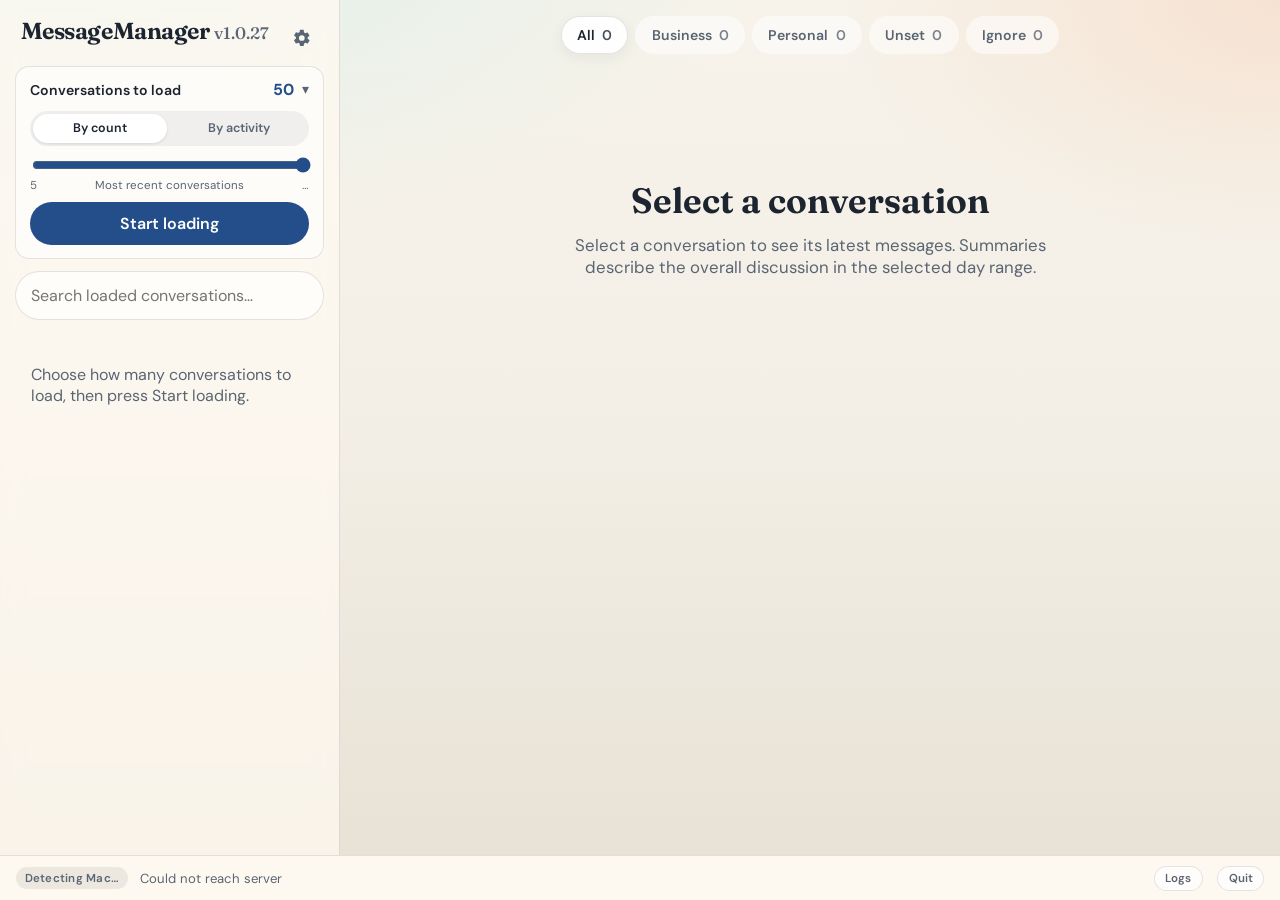
==== commit 0871a13d: "Replace stale cache progress with activity log; move FDA to Troubleshoot (1.0.27). Cache tab now sho" ====
--- a/static/index.html
+++ b/static/index.html
@@ -12,7 +12,7 @@
     />
     <meta http-equiv="Cache-Control" content="no-store, no-cache, must-revalidate" />
     <meta http-equiv="Pragma" content="no-cache" />
-    <link rel="stylesheet" href="/static/styles.css?v=20260718g" />
+    <link rel="stylesheet" href="/static/styles.css?v=20260718h" />
   </head>
   <body>
     <div class="app">
@@ -20,7 +20,7 @@
         <header class="brand">
           <div class="brand-row">
             <div>
-              <h1>MessageManager <span class="brand-version">v<span id="app-version-label">1.0.26</span></span></h1>
+              <h1>MessageManager <span class="brand-version">v<span id="app-version-label">1.0.27</span></span></h1>
             </div>
             <button
               type="button"
@@ -101,7 +101,7 @@
         <div id="permissions-card" class="permissions-card hidden">
           <p class="permissions-title">Permissions needed</p>
           <p id="permissions-text" class="permissions-text">
-            Enable Full Disk Access for Python.app and MessageManager, then Sync cache (Settings → Cache → Prepare FDA).
+            Enable Full Disk Access for Python.app (Settings → Troubleshoot → Prepare FDA), then Sync cache.
           </p>
           <div class="access-checklist-scroll">
             <ul id="access-checklist" class="access-checklist" aria-label="Access checklist"></ul>
@@ -261,7 +261,7 @@
           <div id="settings-tab-user" class="settings-tab-panel" data-settings-panel="user" role="tabpanel">
             <section class="settings-section">
               <h3>Updates</h3>
-              <p class="settings-help">Current version: <strong id="settings-current-version">1.0.26</strong></p>
+              <p class="settings-help">Current version: <strong id="settings-current-version">1.0.27</strong></p>
               <p id="update-status" class="settings-help">Checking for updates…</p>
               <div class="permissions-actions">
                 <button type="button" id="check-updates-btn" class="settings-cancel">Check for updates</button>
@@ -364,7 +364,7 @@
               <h3>Messages cache</h3>
               <p class="settings-help">
                 MessageManager reads a local copy of your Messages database.
-                Enable Full Disk Access for <strong>Python.app</strong>, then sync.
+                Sync with <strong>Python.app</strong> Full Disk Access (see Troubleshoot if sync fails).
               </p>
               <div id="settings-cache-meta" class="cache-meta" aria-live="polite"></div>
 
@@ -384,21 +384,41 @@
                 <button type="button" id="settings-sync-cache-btn" class="primary">Sync cache now</button>
               </div>
 
-              <div id="cache-sync-alert" class="cache-sync-alert hidden" role="alert" aria-live="polite"></div>
-              <p id="cache-sync-progress" class="settings-help"></p>
+              <div class="cache-activity">
+                <div class="cache-activity-head">
+                  <h4>Sync activity</h4>
+                  <button type="button" id="cache-activity-clear-btn" class="settings-cancel cache-activity-clear">Clear</button>
+                </div>
+                <ul id="cache-activity-log" class="cache-activity-log" aria-live="polite" aria-label="Cache sync activity log"></ul>
+              </div>
+            </section>
+          </div>
+
+          <div id="settings-tab-troubleshoot" class="settings-tab-panel hidden" data-settings-panel="troubleshoot" role="tabpanel">
+            <section class="settings-section">
+              <h3>Access checklist</h3>
+              <p class="settings-help">Live diagnostics for Messages access on this Mac.</p>
+              <div class="access-checklist-scroll settings-checklist-scroll">
+                <ul id="settings-access-checklist" class="access-checklist"></ul>
+              </div>
+              <p id="settings-access-detail" class="settings-help"></p>
+              <div class="permissions-actions">
+                <button type="button" id="settings-recheck-access-btn" class="settings-cancel">Recheck access</button>
+                <button type="button" id="open-privacy-btn-settings" class="settings-cancel">Privacy Settings</button>
+              </div>
             </section>
 
             <section class="settings-section">
               <h3>Full Disk Access</h3>
               <p class="settings-help">
-                Terminal can work because it already has FDA — that does not grant MessageManager or Python.
+                Terminal FDA does not grant MessageManager or Python.
                 Use <strong>Prepare FDA</strong> to register those apps, enable them in System Settings, then Retest.
               </p>
               <ol id="fda-steps" class="fda-steps settings-help">
                 <li>Prepare FDA (opens settings + reveals the apps)</li>
                 <li>Turn ON <strong>Python</strong> (python.org Python.app) — required for Sync cache</li>
                 <li>Optionally turn ON <strong>MessageManager</strong> for launch-time cache copy</li>
-                <li>Retest, then Sync cache with Python.app</li>
+                <li>Retest, then open Cache and Sync with Python.app</li>
               </ol>
               <ul id="fda-probe-list" class="fda-probe-list" aria-label="Full Disk Access probes"></ul>
               <p id="fda-guidance" class="settings-help"></p>
@@ -408,22 +428,6 @@
                 <button type="button" id="settings-fda-probe-terminal-btn" class="settings-cancel">Also test Terminal</button>
               </div>
             </section>
-          </div>
-
-          <div id="settings-tab-troubleshoot" class="settings-tab-panel hidden" data-settings-panel="troubleshoot" role="tabpanel">
-            <section class="settings-section">
-              <h3>Access checklist</h3>
-              <p class="settings-help">Live diagnostics for Messages access on this Mac.</p>
-              <div class="access-checklist-scroll settings-checklist-scroll">
-                <ul id="settings-access-checklist" class="access-checklist"></ul>
-              </div>
-              <p id="settings-access-detail" class="settings-help"></p>
-              <div class="permissions-actions">
-                <button type="button" id="settings-recheck-access-btn" class="settings-cancel">Recheck access</button>
-                <button type="button" id="settings-run-grant-btn" class="settings-cancel">Prepare FDA</button>
-                <button type="button" id="open-privacy-btn-settings" class="settings-cancel">Privacy Settings</button>
-              </div>
-            </section>
 
             <section class="settings-section">
               <h3>Support bundle</h3>
@@ -439,6 +443,6 @@
       </div>
     </div>
 
-    <script src="/static/app.js?v=20260718g"></script>
+    <script src="/static/app.js?v=20260718h"></script>
   </body>
 </html>
--- a/static/styles.css
+++ b/static/styles.css
@@ -1056,29 +1056,96 @@
   gap: 1.1rem;
 }
 
-.cache-sync-alert {
-  margin-top: 0.75rem;
-  padding: 0.7rem 0.8rem;
+.cache-activity {
+  margin-top: 0.85rem;
+  border: 1px solid var(--line);
   border-radius: 12px;
-  border: 1px solid rgba(155, 44, 44, 0.28);
-  background: #fff1f0;
-  color: #7a221f;
-  font-size: 0.84rem;
-  line-height: 1.4;
-  white-space: pre-wrap;
+  background: #f7f8fa;
+  overflow: hidden;
+}
+
+.cache-activity-head {
+  display: flex;
+  align-items: center;
+  justify-content: space-between;
+  gap: 0.75rem;
+  padding: 0.55rem 0.75rem;
+  border-bottom: 1px solid var(--line);
+}
+
+.cache-activity-head h4 {
+  margin: 0;
+  font-size: 0.82rem;
+  font-weight: 650;
+}
+
+.cache-activity-clear {
+  padding: 0.25rem 0.55rem;
+  font-size: 0.75rem;
+}
+
+.cache-activity-log {
+  list-style: none;
+  margin: 0;
+  padding: 0.35rem 0;
+  max-height: 14rem;
+  overflow: auto;
+}
+
+.cache-activity-log li {
+  display: grid;
+  grid-template-columns: auto 1fr;
+  gap: 0.15rem 0.55rem;
+  padding: 0.45rem 0.75rem;
+  font-size: 0.8rem;
+  line-height: 1.35;
+  border-bottom: 1px solid rgba(0, 0, 0, 0.04);
+}
+
+.cache-activity-log li:last-child {
+  border-bottom: 0;
+}
+
+.cache-log-empty {
+  display: block !important;
+  color: var(--ink-soft);
+  font-size: 0.8rem;
+}
+
+.cache-log-mark {
+  font-weight: 700;
+  font-size: 0.72rem;
+  min-width: 1.6rem;
+}
+
+.cache-log-ok .cache-log-mark {
+  color: var(--business);
+}
+
+.cache-log-error .cache-log-mark {
+  color: #9b2c2c;
+}
+
+.cache-log-progress .cache-log-mark,
+.cache-log-info .cache-log-mark {
+  color: #5a6a7a;
+}
+
+.cache-log-body {
+  display: flex;
+  flex-direction: column;
+  gap: 0.1rem;
+  min-width: 0;
+}
+
+.cache-log-msg {
+  color: var(--ink);
   word-break: break-word;
 }
 
-.cache-sync-alert.ok {
-  border-color: rgba(36, 120, 72, 0.28);
-  background: #eefaf1;
-  color: #1f5c36;
-}
-
-.cache-sync-alert.info {
-  border-color: rgba(40, 80, 140, 0.22);
-  background: #eef4fb;
-  color: #1f3d66;
+.cache-log-meta {
+  color: var(--ink-soft);
+  font-size: 0.72rem;
 }
 
 .fda-probe-list {
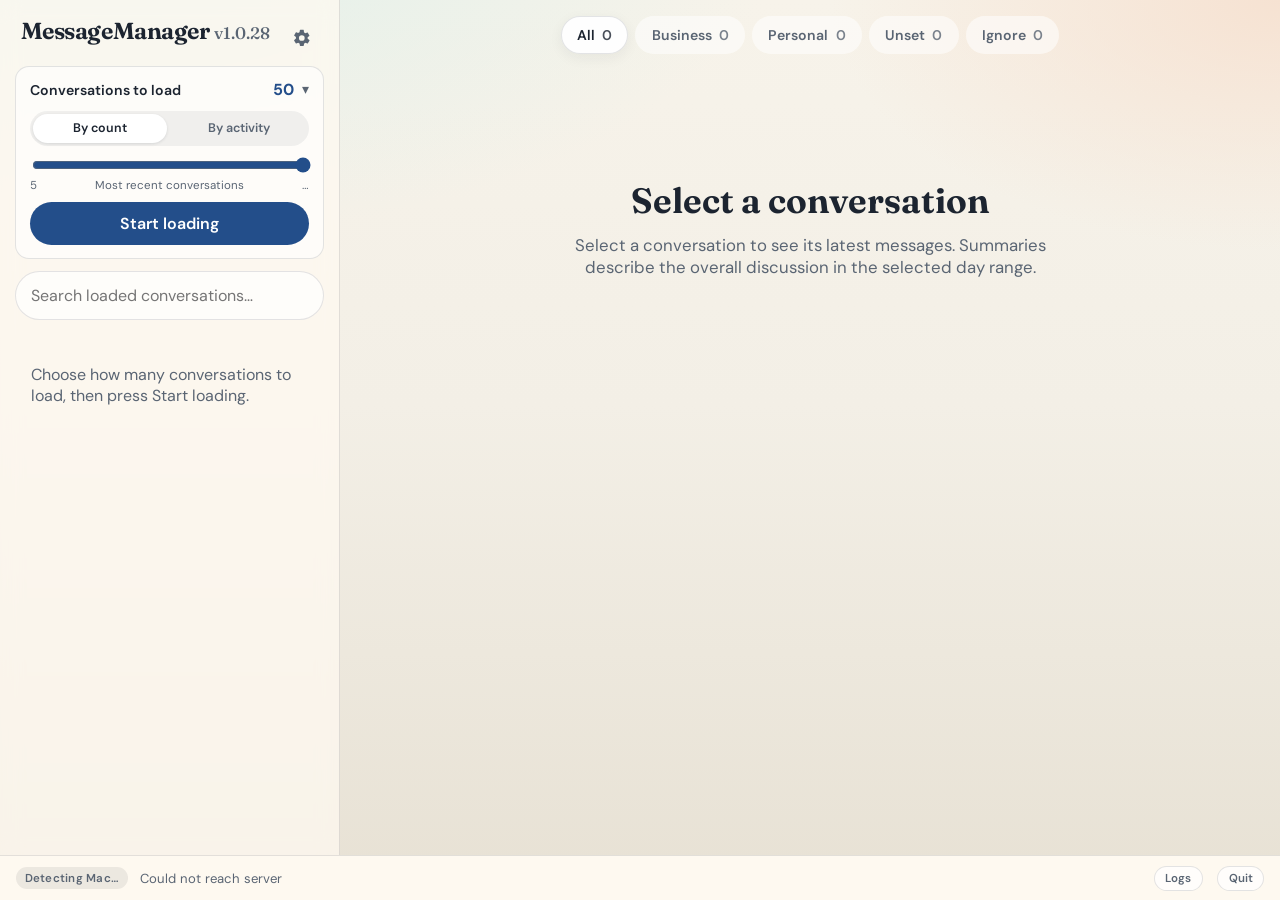
==== commit 508130d8: "Simplify cache “How often” copy (1.0.28). State clearly that Messages is recopied on app open and on" ====
--- a/static/index.html
+++ b/static/index.html
@@ -12,7 +12,7 @@
     />
     <meta http-equiv="Cache-Control" content="no-store, no-cache, must-revalidate" />
     <meta http-equiv="Pragma" content="no-cache" />
-    <link rel="stylesheet" href="/static/styles.css?v=20260718h" />
+    <link rel="stylesheet" href="/static/styles.css?v=20260718i" />
   </head>
   <body>
     <div class="app">
@@ -20,7 +20,7 @@
         <header class="brand">
           <div class="brand-row">
             <div>
-              <h1>MessageManager <span class="brand-version">v<span id="app-version-label">1.0.27</span></span></h1>
+              <h1>MessageManager <span class="brand-version">v<span id="app-version-label">1.0.28</span></span></h1>
             </div>
             <button
               type="button"
@@ -261,7 +261,7 @@
           <div id="settings-tab-user" class="settings-tab-panel" data-settings-panel="user" role="tabpanel">
             <section class="settings-section">
               <h3>Updates</h3>
-              <p class="settings-help">Current version: <strong id="settings-current-version">1.0.27</strong></p>
+              <p class="settings-help">Current version: <strong id="settings-current-version">1.0.28</strong></p>
               <p id="update-status" class="settings-help">Checking for updates…</p>
               <div class="permissions-actions">
                 <button type="button" id="check-updates-btn" class="settings-cancel">Check for updates</button>
@@ -443,6 +443,6 @@
       </div>
     </div>
 
-    <script src="/static/app.js?v=20260718h"></script>
+    <script src="/static/app.js?v=20260718i"></script>
   </body>
 </html>
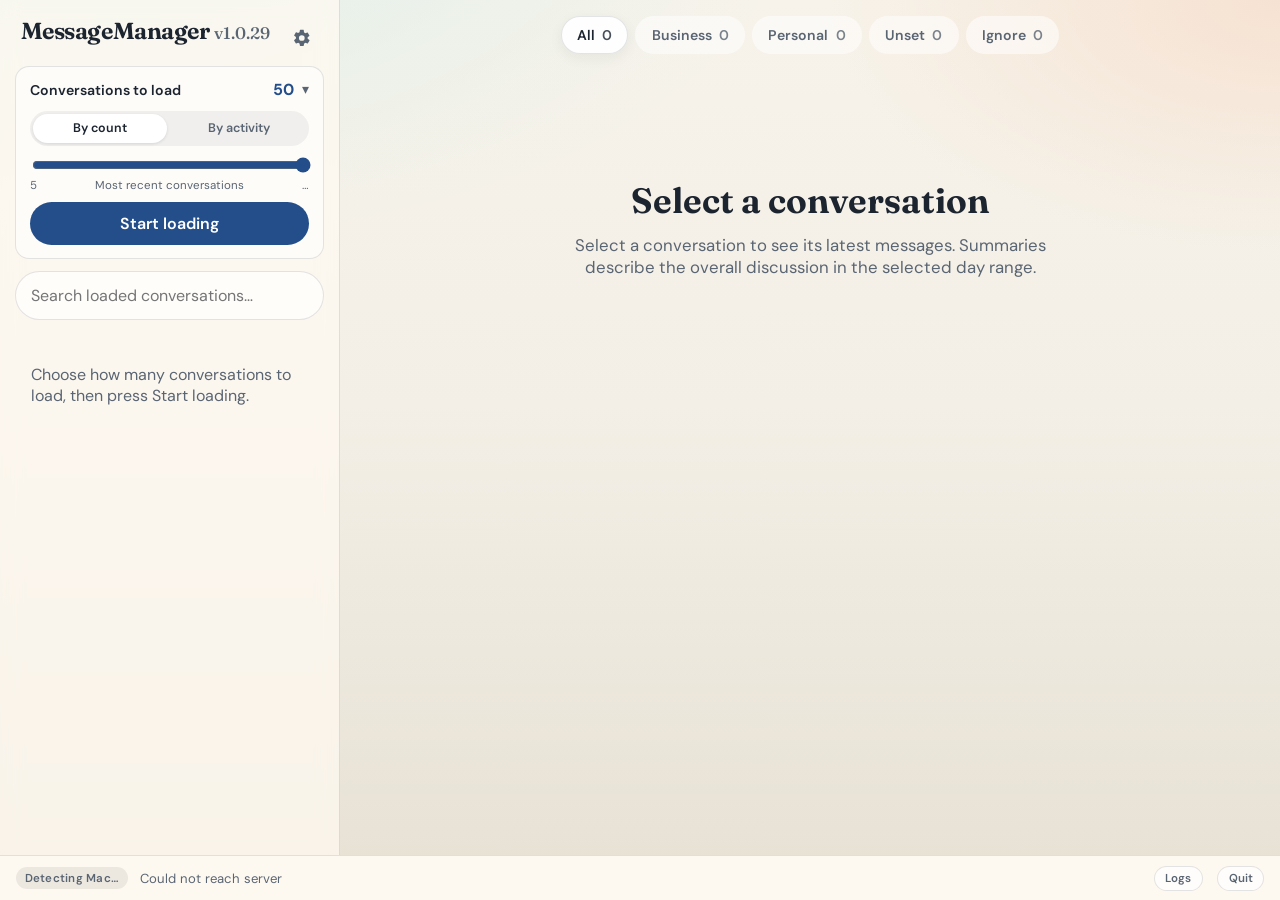
==== commit 508ed519: "Wait for Installer to close before relaunch; auto-delete update pkg (1.0.29). Defer reopen until Ins" ====
--- a/static/index.html
+++ b/static/index.html
@@ -12,7 +12,7 @@
     />
     <meta http-equiv="Cache-Control" content="no-store, no-cache, must-revalidate" />
     <meta http-equiv="Pragma" content="no-cache" />
-    <link rel="stylesheet" href="/static/styles.css?v=20260718i" />
+    <link rel="stylesheet" href="/static/styles.css?v=20260718j" />
   </head>
   <body>
     <div class="app">
@@ -20,7 +20,7 @@
         <header class="brand">
           <div class="brand-row">
             <div>
-              <h1>MessageManager <span class="brand-version">v<span id="app-version-label">1.0.28</span></span></h1>
+              <h1>MessageManager <span class="brand-version">v<span id="app-version-label">1.0.29</span></span></h1>
             </div>
             <button
               type="button"
@@ -261,7 +261,7 @@
           <div id="settings-tab-user" class="settings-tab-panel" data-settings-panel="user" role="tabpanel">
             <section class="settings-section">
               <h3>Updates</h3>
-              <p class="settings-help">Current version: <strong id="settings-current-version">1.0.28</strong></p>
+              <p class="settings-help">Current version: <strong id="settings-current-version">1.0.29</strong></p>
               <p id="update-status" class="settings-help">Checking for updates…</p>
               <div class="permissions-actions">
                 <button type="button" id="check-updates-btn" class="settings-cancel">Check for updates</button>
@@ -443,6 +443,6 @@
       </div>
     </div>
 
-    <script src="/static/app.js?v=20260718i"></script>
+    <script src="/static/app.js?v=20260718j"></script>
   </body>
 </html>
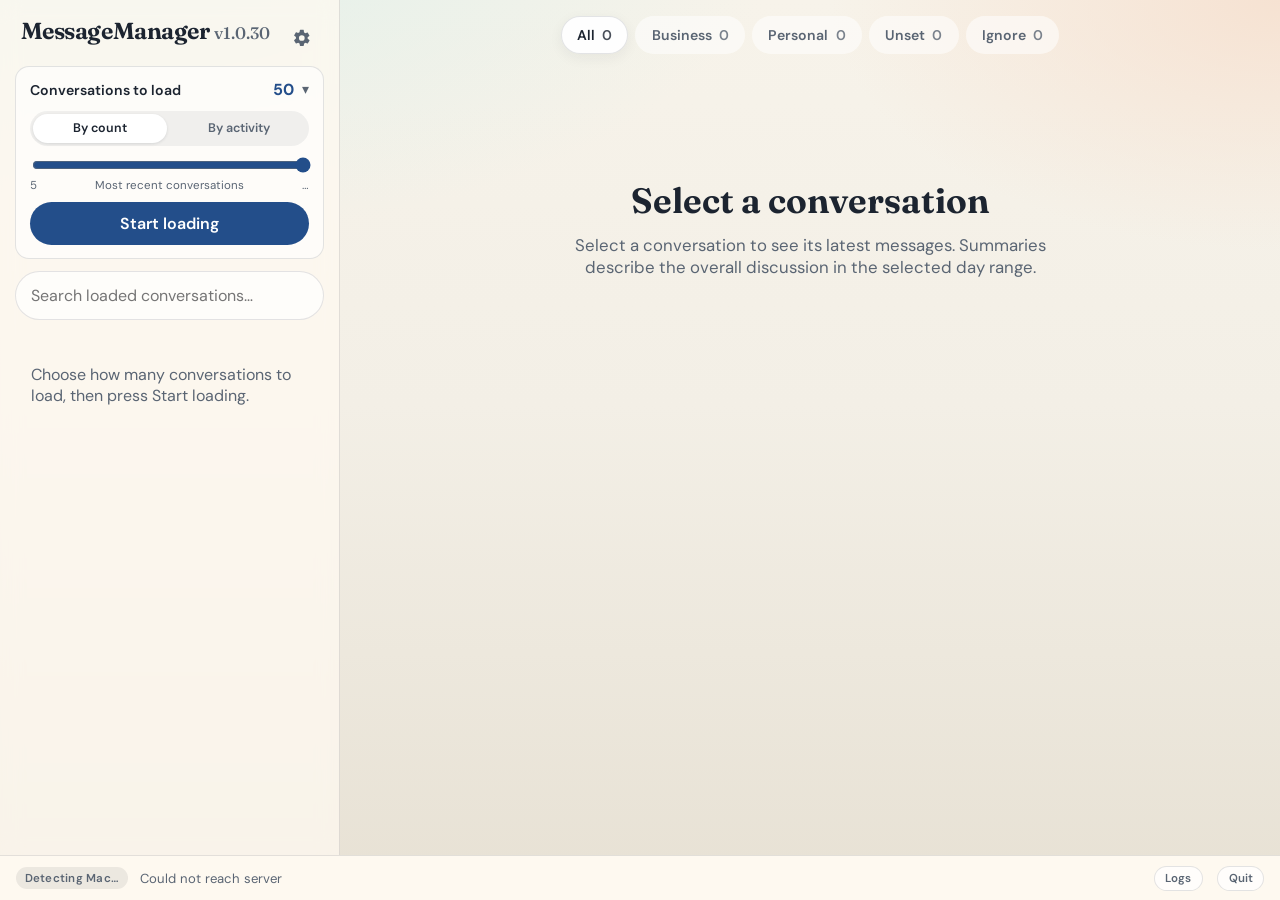
==== commit f5b21537: "Reduce update permission prompts with one-password install (1.0.30) Download the update pkg into App" ====
--- a/static/index.html
+++ b/static/index.html
@@ -12,7 +12,7 @@
     />
     <meta http-equiv="Cache-Control" content="no-store, no-cache, must-revalidate" />
     <meta http-equiv="Pragma" content="no-cache" />
-    <link rel="stylesheet" href="/static/styles.css?v=20260718j" />
+    <link rel="stylesheet" href="/static/styles.css?v=20260718k" />
   </head>
   <body>
     <div class="app">
@@ -20,7 +20,7 @@
         <header class="brand">
           <div class="brand-row">
             <div>
-              <h1>MessageManager <span class="brand-version">v<span id="app-version-label">1.0.29</span></span></h1>
+              <h1>MessageManager <span class="brand-version">v<span id="app-version-label">1.0.30</span></span></h1>
             </div>
             <button
               type="button"
@@ -261,7 +261,7 @@
           <div id="settings-tab-user" class="settings-tab-panel" data-settings-panel="user" role="tabpanel">
             <section class="settings-section">
               <h3>Updates</h3>
-              <p class="settings-help">Current version: <strong id="settings-current-version">1.0.29</strong></p>
+              <p class="settings-help">Current version: <strong id="settings-current-version">1.0.30</strong></p>
               <p id="update-status" class="settings-help">Checking for updates…</p>
               <div class="permissions-actions">
                 <button type="button" id="check-updates-btn" class="settings-cancel">Check for updates</button>
@@ -443,6 +443,6 @@
       </div>
     </div>
 
-    <script src="/static/app.js?v=20260718j"></script>
+    <script src="/static/app.js?v=20260718k"></script>
   </body>
 </html>
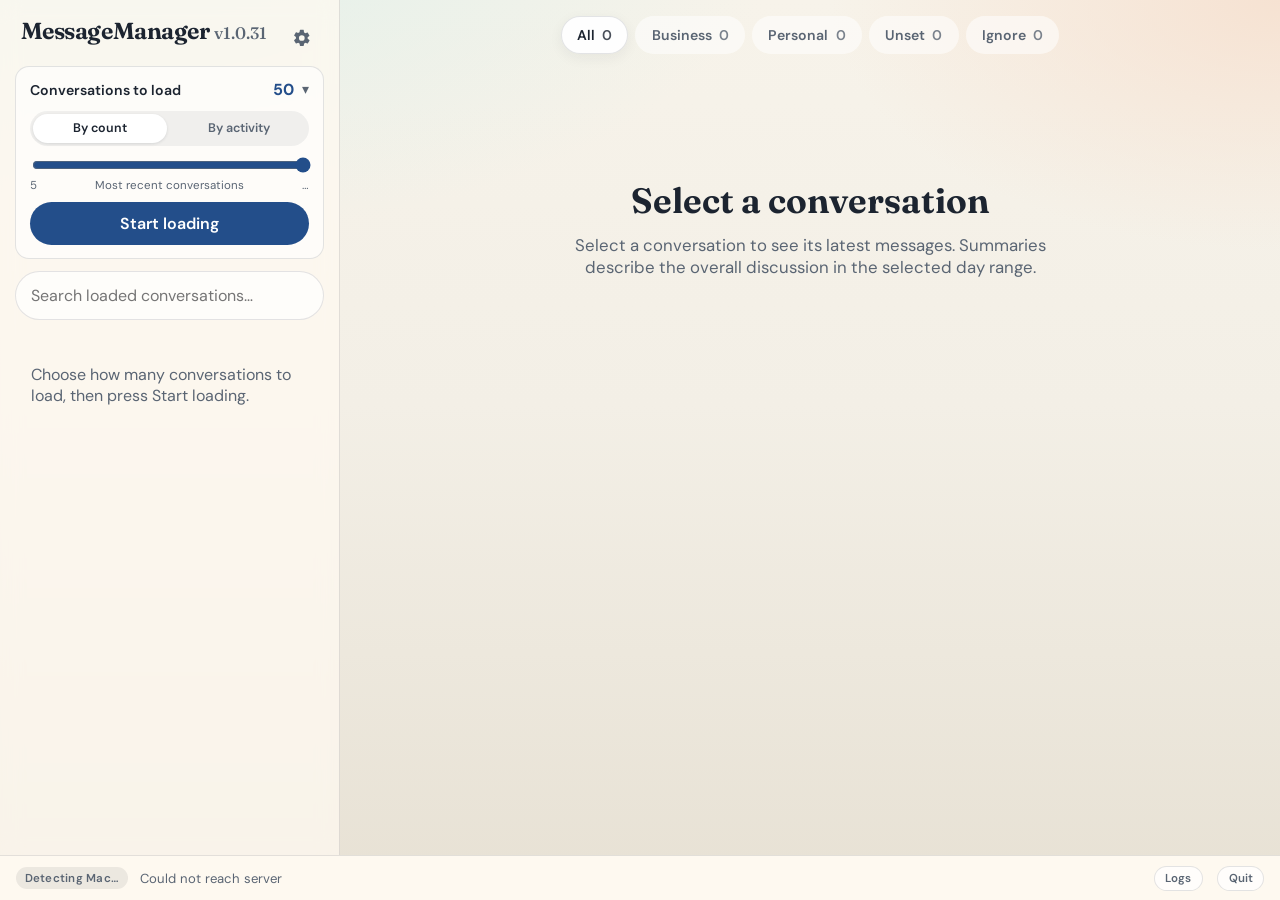
==== commit f518d638: "Show per-conversation message count beside category (1.0.31) List each conversation’s message total " ====
--- a/static/index.html
+++ b/static/index.html
@@ -12,7 +12,7 @@
     />
     <meta http-equiv="Cache-Control" content="no-store, no-cache, must-revalidate" />
     <meta http-equiv="Pragma" content="no-cache" />
-    <link rel="stylesheet" href="/static/styles.css?v=20260718k" />
+    <link rel="stylesheet" href="/static/styles.css?v=20260718l" />
   </head>
   <body>
     <div class="app">
@@ -20,7 +20,7 @@
         <header class="brand">
           <div class="brand-row">
             <div>
-              <h1>MessageManager <span class="brand-version">v<span id="app-version-label">1.0.30</span></span></h1>
+              <h1>MessageManager <span class="brand-version">v<span id="app-version-label">1.0.31</span></span></h1>
             </div>
             <button
               type="button"
@@ -261,7 +261,7 @@
           <div id="settings-tab-user" class="settings-tab-panel" data-settings-panel="user" role="tabpanel">
             <section class="settings-section">
               <h3>Updates</h3>
-              <p class="settings-help">Current version: <strong id="settings-current-version">1.0.30</strong></p>
+              <p class="settings-help">Current version: <strong id="settings-current-version">1.0.31</strong></p>
               <p id="update-status" class="settings-help">Checking for updates…</p>
               <div class="permissions-actions">
                 <button type="button" id="check-updates-btn" class="settings-cancel">Check for updates</button>
@@ -443,6 +443,6 @@
       </div>
     </div>
 
-    <script src="/static/app.js?v=20260718k"></script>
+    <script src="/static/app.js?v=20260718l"></script>
   </body>
 </html>
--- a/static/styles.css
+++ b/static/styles.css
@@ -668,6 +668,19 @@
   white-space: nowrap;
 }
 
+.thread-foot {
+  display: flex;
+  align-items: center;
+  gap: 0.55rem;
+  flex-wrap: wrap;
+}
+
+.thread-row .msg-count {
+  color: var(--ink-soft);
+  font-size: 0.78rem;
+  white-space: nowrap;
+  line-height: 1.2;
+}
 
 .badge {
   display: inline-flex;
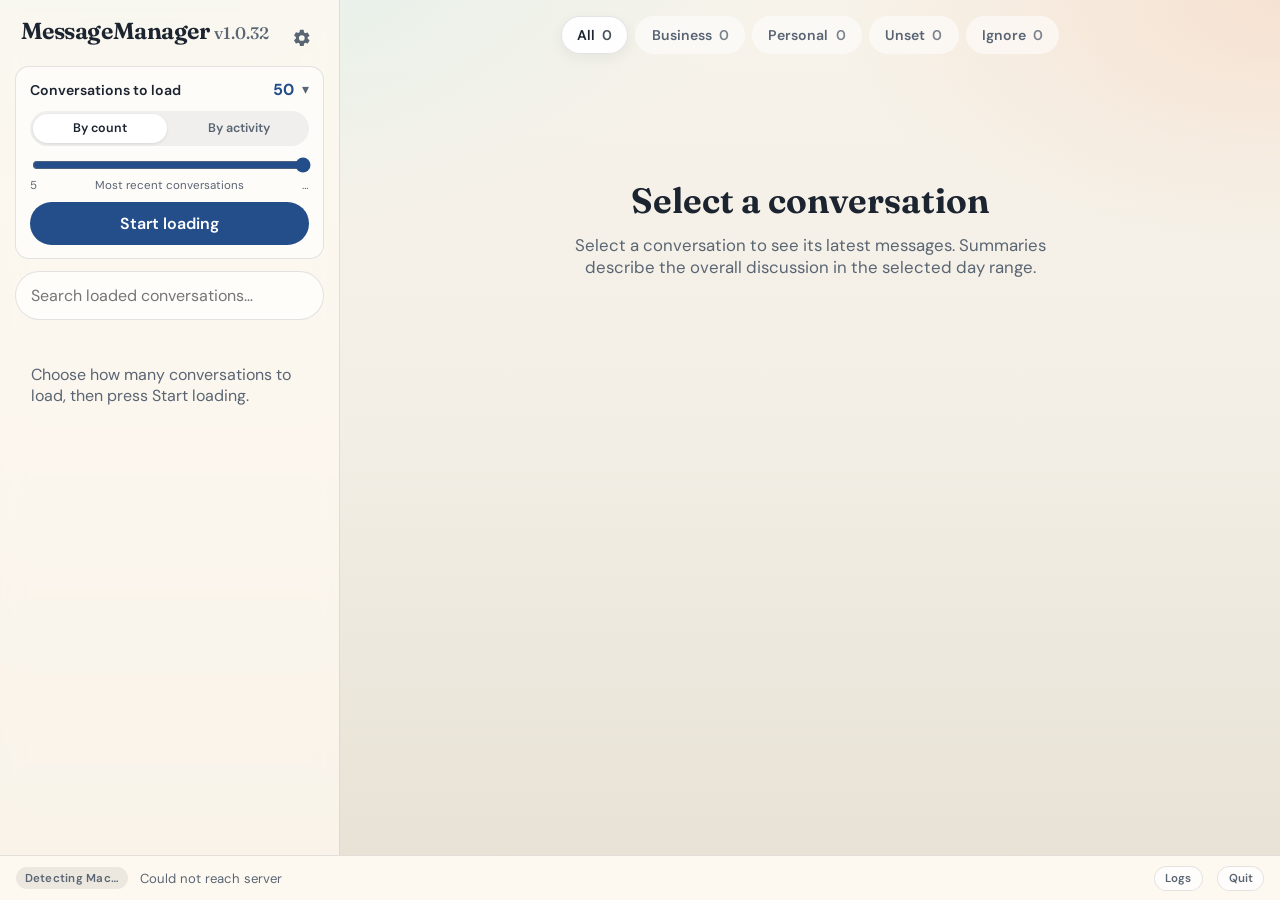
==== commit 484f06cb: "Fix broken in-app update: open Installer from /tmp (1.0.32) The 1.0.30 detached osascript/installer " ====
--- a/static/index.html
+++ b/static/index.html
@@ -12,7 +12,7 @@
     />
     <meta http-equiv="Cache-Control" content="no-store, no-cache, must-revalidate" />
     <meta http-equiv="Pragma" content="no-cache" />
-    <link rel="stylesheet" href="/static/styles.css?v=20260718l" />
+    <link rel="stylesheet" href="/static/styles.css?v=20260718m" />
   </head>
   <body>
     <div class="app">
@@ -20,7 +20,7 @@
         <header class="brand">
           <div class="brand-row">
             <div>
-              <h1>MessageManager <span class="brand-version">v<span id="app-version-label">1.0.31</span></span></h1>
+              <h1>MessageManager <span class="brand-version">v<span id="app-version-label">1.0.32</span></span></h1>
             </div>
             <button
               type="button"
@@ -261,7 +261,7 @@
           <div id="settings-tab-user" class="settings-tab-panel" data-settings-panel="user" role="tabpanel">
             <section class="settings-section">
               <h3>Updates</h3>
-              <p class="settings-help">Current version: <strong id="settings-current-version">1.0.31</strong></p>
+              <p class="settings-help">Current version: <strong id="settings-current-version">1.0.32</strong></p>
               <p id="update-status" class="settings-help">Checking for updates…</p>
               <div class="permissions-actions">
                 <button type="button" id="check-updates-btn" class="settings-cancel">Check for updates</button>
@@ -443,6 +443,6 @@
       </div>
     </div>
 
-    <script src="/static/app.js?v=20260718l"></script>
+    <script src="/static/app.js?v=20260718m"></script>
   </body>
 </html>
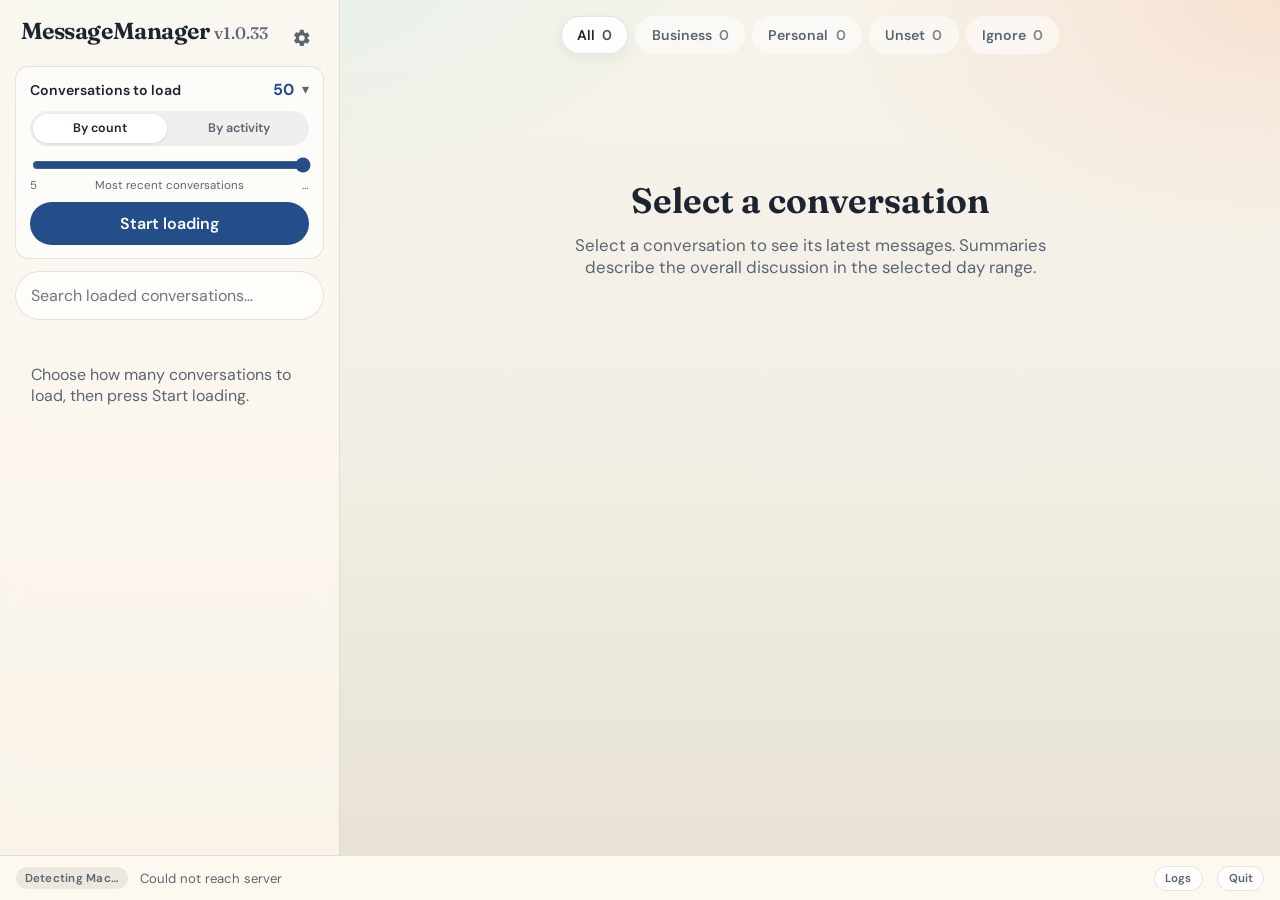
==== commit 4aaba813: "Place conversation message count under the date (1.0.33) Move the per-thread message total into a ri" ====
--- a/static/index.html
+++ b/static/index.html
@@ -12,7 +12,7 @@
     />
     <meta http-equiv="Cache-Control" content="no-store, no-cache, must-revalidate" />
     <meta http-equiv="Pragma" content="no-cache" />
-    <link rel="stylesheet" href="/static/styles.css?v=20260718m" />
+    <link rel="stylesheet" href="/static/styles.css?v=20260718n" />
   </head>
   <body>
     <div class="app">
@@ -20,7 +20,7 @@
         <header class="brand">
           <div class="brand-row">
             <div>
-              <h1>MessageManager <span class="brand-version">v<span id="app-version-label">1.0.32</span></span></h1>
+              <h1>MessageManager <span class="brand-version">v<span id="app-version-label">1.0.33</span></span></h1>
             </div>
             <button
               type="button"
@@ -261,7 +261,7 @@
           <div id="settings-tab-user" class="settings-tab-panel" data-settings-panel="user" role="tabpanel">
             <section class="settings-section">
               <h3>Updates</h3>
-              <p class="settings-help">Current version: <strong id="settings-current-version">1.0.32</strong></p>
+              <p class="settings-help">Current version: <strong id="settings-current-version">1.0.33</strong></p>
               <p id="update-status" class="settings-help">Checking for updates…</p>
               <div class="permissions-actions">
                 <button type="button" id="check-updates-btn" class="settings-cancel">Check for updates</button>
@@ -443,6 +443,6 @@
       </div>
     </div>
 
-    <script src="/static/app.js?v=20260718m"></script>
+    <script src="/static/app.js?v=20260718n"></script>
   </body>
 </html>
--- a/static/styles.css
+++ b/static/styles.css
@@ -662,20 +662,16 @@
   font-size: 0.98rem;
 }
 
-.thread-item .when {
-  color: var(--ink-soft);
-  font-size: 0.78rem;
-  white-space: nowrap;
-}
-
-.thread-foot {
-  display: flex;
-  align-items: center;
-  gap: 0.55rem;
-  flex-wrap: wrap;
-}
-
-.thread-row .msg-count {
+.thread-item .when-block {
+  display: flex;
+  flex-direction: column;
+  align-items: flex-end;
+  gap: 0.12rem;
+  flex-shrink: 0;
+}
+
+.thread-item .when,
+.thread-item .msg-count {
   color: var(--ink-soft);
   font-size: 0.78rem;
   white-space: nowrap;
